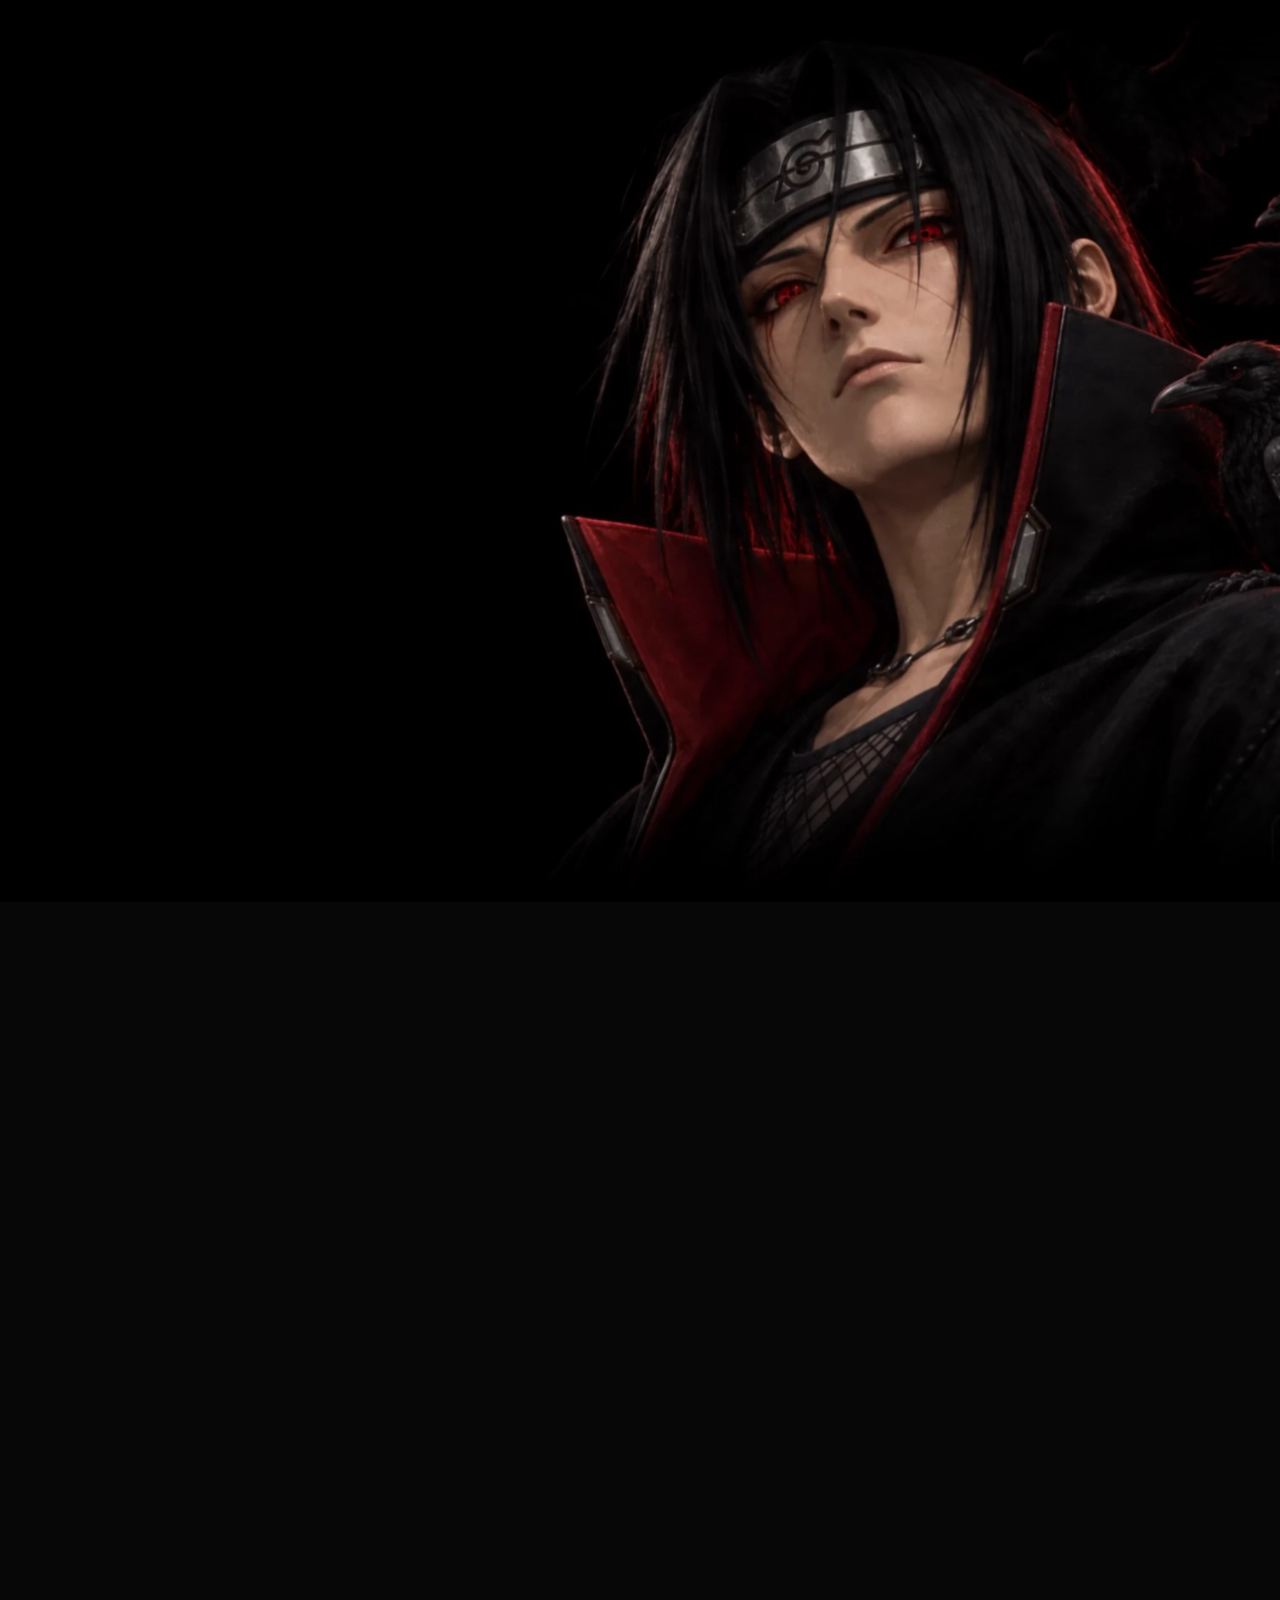
==== index.html @ 5a29a39d "Point portfolio GitHub link to CyberJJack" ====
<!doctype html>
<html lang="en">
<head>
  <meta charset="utf-8">
  <meta name="viewport" content="width=device-width, initial-scale=1">
  <meta name="theme-color" content="#070708">
  <meta name="description" content="Jack — a digital portfolio of p5.js experiments, TouchDesigner studies and creative computing.">
  <title>Jack — Digital Portfolio</title>
  <link rel="icon" href="./favicon.svg?v=seamless-line-1" type="image/svg+xml">
  <link rel="stylesheet" href="./styles.css?v=final-feathers-1">
  <script src="./projects.js?v=seamless-line-1" defer></script>
  <script src="./app.js?v=seamless-line-1" defer></script>
  <script src="./portfolio-media.js?v=seamless-line-1" defer></script>
  <script src="./raven-overlay.js?v=seamless-line-1" defer></script>
  <script src="./motion.js?v=seamless-line-1" defer></script>
</head>
<body>
  <a class="skip-link" href="#work">Skip to work</a>
  <div class="hero-media" aria-hidden="true">
    <img id="hero-poster" src="./hero-video-final.webp?v=seamless-line-1" width="1920" height="1080" alt="" fetchpriority="high">
    <video id="intro-character-video" muted playsinline preload="metadata" aria-hidden="true" hidden></video>
  </div>
  <div id="intro-overlay" class="intro-overlay" aria-label="Portfolio opening animation" aria-hidden="true" hidden>
    <canvas id="intro-canvas" aria-hidden="true"></canvas>
    <div class="intro-topline"><span>JACK</span><div class="intro-actions"><button id="pause-intro" type="button" aria-pressed="false">Pause</button><button id="skip-intro" type="button">Skip intro <span aria-hidden="true">↗</span></button></div></div>
    <div class="intro-bottomline"><span>DIGITAL PORTFOLIO</span><span>CODE / FORM / MOTION</span></div>
  </div>
  <header class="site-header">
    <a class="brand name-brand" href="#top" aria-label="Jack home"><span>Jack</span></a>
    <nav aria-label="Main navigation"><a href="#work" class="nav-work">Work <span>09</span></a><a href="#digital">TouchDesigner</a><a href="#about">About</a></nav>
    <a class="header-link" href="https://editor.p5js.org/jkan349/collections/qvees2nPr" target="_blank" rel="noopener noreferrer">p5.js collection <span aria-hidden="true">↗</span></a>
  </header>

  <main id="top">
    <section class="hero" aria-labelledby="hero-title">
      <div class="hero-shade" aria-hidden="true"></div>
      <div class="hero-grid" aria-hidden="true"></div>
      <div class="hero-identity" id="hero-motion-region">
        <div class="identity-frame" aria-hidden="true"><span>+</span><span>+</span><span>+</span><span>+</span></div>
        <canvas id="hero-motion" aria-hidden="true"></canvas>
        <div id="hero-wordmark" class="hero-wordmark"><span class="wordmark-text">Jack</span><img id="hero-wordmark-image" src="./jack-wordmark.webp?v=seamless-line-1" width="2172" height="724" alt="" aria-hidden="true" hidden></div>
        <div class="identity-caption" aria-hidden="true"><span class="status-dot"></span> CODE / FORM / MOTION <span>01 / ∞</span></div>
      </div>
      <div class="hero-copy">
        <div class="eyebrow"><span class="status-dot"></span> JACK KAN / CREATIVE COMPUTING</div>
        <h1 id="hero-title">Digital <em>Portfolio</em><span class="title-point">.</span></h1>
        <p>A space for experiments in code, interaction,<br class="desktop-break"> and digital form. Built one sketch at a time.</p>
        <a class="primary-button" href="#work">Explore the work <span aria-hidden="true">↘</span></a>
        <div class="hero-tags"><span>P5JS</span><i>/</i><span>TOUCHDESIGNER</span><i>/</i><span>MORE TO EXPLORE</span></div>
      </div>
      <div class="motion-controls"><button id="replay-intro" type="button" aria-label="Replay intro">↻ Replay intro</button><button id="toggle-motion" type="button" aria-pressed="false">Pause motion</button></div>
      <div class="hero-bottom"><span>CLASS PORTFOLIO <b>—</b> AN OPEN EXPLORATION</span><a href="#work">SCROLL TO DISCOVER <span aria-hidden="true">↓</span></a></div>
    </section>

    <section class="work section-shell" id="work" aria-labelledby="work-title">
      <svg class="feather-defs" width="0" height="0" aria-hidden="true" focusable="false"><defs><linearGradient id="feather-red" x1=".1" y1="1" x2=".85" y2="0"><stop stop-color="#39101c"/><stop offset=".52" stop-color="#9e2538"/><stop offset="1" stop-color="#e64654"/></linearGradient><symbol id="raven-feather" viewBox="0 0 80 180"><path d="M22 148C10 129 12 109 17 91L25 103 20 77C28 53 41 28 56 8C67 37 70 66 65 86L56 94 64 91C62 109 54 126 45 135L43 121 37 144 28 154Z" fill="url(#feather-red)" fill-opacity=".55"/><g fill="none" stroke-linecap="round"><path d="M18 173C26 146 38 92 56 8" stroke="#ed4b59" stroke-width="1.25"/><path d="M26 143 16 119M29 132 16 106M32 120 19 92M35 108 22 79M38 95 28 63M41 82 33 51M44 69 39 39M47 56 45 29M50 42 50 20M28 144 42 132M31 133 50 119M34 121 56 106M37 108 60 91M40 95 64 77M43 82 66 64M46 69 65 51M49 56 63 38M52 41 60 25" stroke="#e34153" stroke-width=".65" opacity=".76"/><path d="M20 168 27 145" stroke="#ff8c93" stroke-width=".65"/></g></symbol></defs></svg>
      <div class="section-heading"><div class="archive-title"><p class="section-kicker">01 / THE ARCHIVE</p><h2 id="work-title">Selected work<span class="accent">.</span></h2><svg class="section-feather feather--archive" aria-hidden="true" focusable="false"><use href="#raven-feather"/></svg></div><p class="section-description">Small experiments. New possibilities.<br>A collection of work from creative coding class.</p></div>
      <div class="archive-toolbar"><div class="filters" role="group" aria-label="Filter projects by medium"><button class="filter active" data-filter="p5js" aria-pressed="true">p5js <span>09</span></button><button class="filter" data-filter="touchdesigner" aria-pressed="false">TouchDesigner <span>00</span></button></div><span class="view-label" aria-hidden="true"><span>▦</span> GRID VIEW</span></div>
      <p class="sr-only" id="filter-status" role="status" aria-live="polite"></p>
      <div class="project-grid" id="project-grid"></div>
      <div class="empty-medium" id="empty-medium" hidden><div class="empty-symbol" aria-hidden="true">TD<span>+</span></div><div><p class="section-kicker">TOUCHDESIGNER / COMING SOON</p><h3>A new signal is on its way.</h3><p>Future TouchDesigner work will appear here.<br>For now, explore the p5js collection.</p><button class="text-button" id="show-p5js" type="button">Explore p5js <span aria-hidden="true">↗</span></button></div></div>
      <noscript><p class="noscript">Enable JavaScript for the interactive archive, or <a href="https://editor.p5js.org/jkan349/collections/qvees2nPr">view all nine works on p5.js ↗</a>.</p></noscript>
      <div class="archive-end"><span><span class="status-dot"></span> <span id="archive-count">09</span> EXPERIMENTS & COUNTING</span><a href="https://editor.p5js.org/jkan349/collections/qvees2nPr" target="_blank" rel="noopener noreferrer">View the original collection <span aria-hidden="true">↗</span></a></div>
    </section>

    <section class="digital section-shell" id="digital" aria-labelledby="digital-title"><div class="digital-signal" aria-hidden="true"><span>+</span><div class="signal-orbit"></div><b>TD</b><span>+</span></div><div class="digital-copy"><p class="section-kicker">02 / THE NEXT MEDIUM</p><h2 id="digital-title">TouchDesigner<span class="accent">.</span><br>A new signal.</h2><p>A space for future TouchDesigner experiments<br class="desktop-break"> in real-time visuals and digital motion.</p><span class="outlined-label"><span class="status-dot"></span> WORK TO BE ADDED</span></div><svg class="section-feather feather--digital" aria-hidden="true" focusable="false"><use href="#raven-feather"/></svg><span class="digital-index" aria-hidden="true">NEXT / 02</span></section>

    <section class="about section-shell" id="about" aria-labelledby="about-title"><div><p class="section-kicker">03 / THE PERSON BEHIND THE PIXELS</p><h2 id="about-title">Hi, I'm Jack<span class="accent">.</span><br>Making things move.</h2><div class="about-feather-detail" aria-hidden="true"><span></span><svg class="section-feather feather--about" focusable="false"><use href="#raven-feather"/></svg></div></div><div class="about-copy"><p>I’m exploring what happens when code becomes a creative medium. This portfolio brings together my class assignments, playful tests, and experiments in p5.js.</p><p>From portraits made with simple shapes to moving particles and three-dimensional studies, each sketch is another way to learn by making.</p><div class="about-links"><a href="https://github.com/CyberJJack" target="_blank" rel="noopener noreferrer">GitHub <span aria-hidden="true">↗</span></a><a href="https://editor.p5js.org/jkan349" target="_blank" rel="noopener noreferrer">p5.js <span aria-hidden="true">↗</span></a></div></div></section>
  </main>

  <footer class="site-footer"><a class="brand name-brand" href="#top" aria-label="Jack home"><span>Jack</span></a><p>JACK KAN <span>/</span> CODE. PLAY. REPEAT.</p><a href="#top">BACK TO TOP <span aria-hidden="true">↑</span></a></footer>

  <dialog id="project-dialog" aria-labelledby="detail-title"><div class="dialog-top"><span id="detail-index" class="section-kicker"></span><button id="close-dialog" class="icon-button" aria-label="Close project">✕</button></div><div class="detail-layout"><div class="detail-preview"><div id="preview-host"></div><div class="preview-bottom"><span><span class="status-dot"></span> LIVE P5.JS SKETCH</span><a id="detail-full" target="_blank" rel="noopener noreferrer">Open full size ↗</a></div></div><div class="detail-copy"><p class="section-kicker" id="detail-category"></p><h2 id="detail-title"></h2><p id="detail-description"></p><div class="instruction-box"><span>TRY IT</span><p id="detail-instructions"></p></div><dl><div><dt>MEDIUM</dt><dd>p5.js / JavaScript</dd></div><div><dt>COLLECTION</dt><dd>Coding Class1</dd></div><div><dt>ORIGINAL TITLE</dt><dd id="detail-original"></dd></div></dl><a id="detail-source" class="primary-button" target="_blank" rel="noopener noreferrer">View source code <span aria-hidden="true">↗</span></a><p class="preview-note">Running the original sketch with p5.js. Use “Open full size” for more space, or view its original source in the editor.</p></div></div><div class="dialog-bottom"><button id="previous-project">← Previous</button><span id="detail-position"></span><button id="next-project">Next →</button></div></dialog>
</body>
</html>
---- styles.css ----
@import url('https://fonts.googleapis.com/css2?family=Barlow+Condensed:wght@500;600;700;800&family=DM+Sans:wght@400;450;500;550;600;650;700&family=IBM+Plex+Mono:wght@400;500;600&display=swap');

:root{--bg:#070708;--panel:#151517;--panel-light:#202023;--ink:#f0eded;--muted:#aaa6a9;--accent:#ff3c4e;--accent-deep:#bc2333;--line:rgba(202,190,193,.18);--mono:'IBM Plex Mono',monospace;--sans:'DM Sans',Arial,sans-serif;--display:'Barlow Condensed','Arial Narrow',sans-serif;color-scheme:dark}
*{box-sizing:border-box}html{scroll-behavior:smooth;scroll-padding-top:92px}body{margin:0;background:var(--bg);color:var(--ink);font-family:var(--sans);font-size:15px;-webkit-font-smoothing:antialiased}button,a{-webkit-tap-highlight-color:transparent}a{color:inherit;text-decoration:none}button{font:inherit;color:inherit;cursor:pointer}button:focus-visible,a:focus-visible{outline:2px solid var(--accent);outline-offset:5px}button{border:0}::selection{background:var(--accent);color:#120507}.accent{color:var(--accent)}.sr-only{position:absolute;width:1px;height:1px;overflow:hidden;clip-path:inset(50%);white-space:nowrap}.skip-link{position:fixed;top:-70px;left:20px;padding:14px;background:var(--accent);color:#120507;z-index:100}.skip-link:focus{top:12px}
.site-header{height:84px;padding:0 5.7%;display:flex;align-items:center;justify-content:space-between;gap:20px;border-bottom:1px solid var(--line);position:relative;z-index:2;background:#0b0b0d}.brand{display:flex;align-items:center;gap:12px;font-weight:750;font-size:23px;letter-spacing:-.8px}.brand-icon{width:32px;height:32px;border:1px solid var(--accent);display:grid;place-items:center;color:var(--accent);font-size:22px;font-weight:450;transform:skew(-6deg)}.brand sup{font-size:9px;vertical-align:top;margin:3px 0 0 5px;display:inline-block;color:var(--muted)}.site-header nav{display:flex;gap:38px;font-size:13px;align-items:center}.site-header nav a{position:relative;color:#c6bfc1;transition:color .2s}.site-header nav a:hover{color:var(--accent)}.site-header nav .nav-work{color:var(--ink)}.nav-work:before{content:'';position:absolute;width:4px;height:4px;background:var(--accent);left:-11px;top:7px}.site-header nav span{font:9px var(--mono);margin-left:5px;color:var(--accent)}.header-link{font:11px var(--mono);display:flex;gap:21px;align-items:center;color:#c5bfc2}.header-link>span{color:var(--accent);font-size:22px}
.hero{min-height:680px;position:relative;isolation:isolate;border-bottom:1px solid var(--line);overflow:hidden;display:flex;align-items:center}.hero-grid{position:absolute;inset:0;z-index:-2;background-image:linear-gradient(var(--line) 1px,transparent 1px),linear-gradient(90deg,var(--line) 1px,transparent 1px);background-size:74px 74px;opacity:.16;mask-image:linear-gradient(90deg,#000,transparent 77%)}.hero-art{position:absolute;width:59%;height:100%;right:0;top:0;z-index:-1}.hero-art:after{content:'';position:absolute;inset:0;background:linear-gradient(90deg,var(--bg),transparent 25%),linear-gradient(0deg,var(--bg),transparent 16%);pointer-events:none}.hero-art img{width:100%;height:100%;object-fit:cover;object-position:50% 49%;opacity:.92}.art-cross{font:22px var(--mono);position:absolute;color:#aaa0a3;z-index:1}.cross-a{left:15%;top:14%}.cross-b{right:10%;bottom:19%}.art-caption{position:absolute;bottom:104px;left:20%;right:8%;z-index:2;display:flex;align-items:center;gap:7px;font:9px var(--mono);letter-spacing:1px;color:#c2b9bc}.art-caption>span:last-child{margin-left:auto;white-space:nowrap;color:#a79a9e}.hero-copy{padding:60px 0 106px 7.5%;width:64%}.eyebrow{font:10px var(--mono);letter-spacing:1.3px;display:flex;align-items:center;gap:10px;color:#cec5c7}.status-dot{display:inline-block;width:5px;height:5px;border-radius:50%;background:var(--accent);box-shadow:0 0 10px #ff3c4e55;vertical-align:middle;flex-shrink:0}h1{font-family:var(--display);font-size:clamp(72px,7.55vw,116px);font-weight:600;letter-spacing:-1.8px;line-height:.97;margin:33px 0 23px;text-transform:uppercase}h1 em{font-style:normal;color:var(--accent)}.title-point{color:var(--accent);font-family:var(--mono);font-size:.65em;font-weight:400;letter-spacing:-.12em;display:inline-block;transform:translateY(-7px)}.hero-copy>p{font-size:14px;color:#b6adb0;line-height:1.8;margin-bottom:31px}.primary-button{display:inline-flex;align-items:center;justify-content:space-between;gap:40px;background:var(--accent);color:#16070a;font-size:12px;font-weight:650;padding:16px 19px;min-height:49px;transition:background .2s,transform .2s}.primary-button:hover{background:#ff7080;transform:translateY(-2px)}.primary-button>span{font-size:19px;font-weight:400}.hero-tags{margin-top:35px;display:flex;gap:12px;align-items:center;font:8px var(--mono);letter-spacing:.65px;color:#aaa0a3}.hero-tags i{color:#625054;font-style:normal}.hero-bottom{position:absolute;bottom:0;left:5.7%;right:5.7%;height:66px;display:flex;align-items:center;justify-content:space-between;border-top:1px solid var(--line);font:8px var(--mono);letter-spacing:1px;color:#a29599}.hero-bottom b{color:var(--accent);margin:0 9px;font-weight:400}.hero-bottom a{display:flex;gap:18px;align-items:center}.hero-bottom a span{font-size:19px;color:var(--accent)}
.section-shell{padding-left:7.5%;padding-right:7.5%;max-width:1800px;margin:0 auto}.work{padding-top:83px;padding-bottom:68px}.section-heading{display:flex;align-items:flex-end;justify-content:space-between;gap:30px;margin-bottom:37px}.section-kicker{font:9px var(--mono);letter-spacing:1.1px;color:#ada0a5;margin:0 0 15px}h2{font-family:var(--display);font-weight:500;font-size:51px;letter-spacing:-.5px;line-height:1.05;margin:0}.section-description{font-size:12px;line-height:1.8;color:#afa4a8;margin:0 0 4px}.archive-toolbar{padding:0 0 20px;border-bottom:1px solid var(--line);display:flex;justify-content:space-between;align-items:center;gap:15px;margin-bottom:28px}.filters{display:flex;gap:6px;flex-wrap:wrap}.filter{background:none;color:#b2a5aa;font-size:11px;padding:10px 13px;min-height:37px;transition:color .2s,background .2s;white-space:nowrap}.filter span{font:8px var(--mono);margin-left:6px;color:#a18a93}.filter.active{background:#2b191e;color:var(--accent);box-shadow:inset 0 0 0 1px #73414c}.filter.active span{color:var(--accent)}.filter:hover{color:var(--accent)}.view-label{font:8px var(--mono);letter-spacing:.8px;color:#a18e95;white-space:nowrap}.view-label span{color:var(--accent);font-size:17px;margin-right:9px}.project-grid{display:grid;grid-template-columns:repeat(3,minmax(0,1fr));gap:29px 23px}.project-card{position:relative;min-width:0;animation:card-in .4s both}.project-button{width:100%;text-align:left;padding:0;background:none;display:block}.project-cover{height:auto;aspect-ratio:1.38;overflow:hidden;position:relative;background:#121214;border:1px solid #393438;transition:border-color .25s}.project-cover canvas,.project-cover img{height:100%;width:100%;display:block;object-fit:cover;transition:transform .25s var(--ease-out)}.project-cover:after{content:'';position:absolute;inset:0;box-shadow:inset 0 0 45px #0002;pointer-events:none}.cover-id{position:absolute;top:13px;left:14px;font:8px var(--mono);letter-spacing:1px;color:#dbd2d6;background:#0b090bb8;padding:6px 7px;z-index:1}.cover-note{position:absolute;bottom:12px;left:13px;font:7px var(--mono);letter-spacing:.8px;padding:6px 7px;color:#eee5e8;background:#110c0ed9}.cover-arrow{position:absolute;bottom:12px;right:12px;background:#20151bd9;color:var(--accent);width:31px;height:31px;display:grid;place-items:center;font-size:19px;border:1px solid #ee88964d;opacity:0;transform:translateY(5px);transition:opacity .2s,transform .2s}.project-button:hover .project-cover,.project-button:focus-visible .project-cover{border-color:var(--accent)}.project-button:hover canvas,.project-button:hover img{transform:scale(1.025)}.project-button:hover .cover-arrow,.project-button:focus-visible .cover-arrow{opacity:1;transform:none}.project-meta{display:flex;justify-content:space-between;gap:12px;align-items:center;padding-top:15px}.project-meta h3{font-size:15px;font-weight:500;margin:0;letter-spacing:-.3px}.project-meta>span{font-size:19px;color:#a78c97}.project-type{font:8px var(--mono);color:#afa1a7;letter-spacing:.85px;margin:8px 0 0}.archive-end{margin-top:39px;border-top:1px solid var(--line);padding-top:20px;display:flex;align-items:center;justify-content:space-between;gap:15px;font:8px var(--mono);letter-spacing:.6px;color:#afa2a8}.archive-end .status-dot{margin-right:6px}.archive-end a{color:#cabcc1}.archive-end a span{font-size:15px;color:var(--accent);margin-left:10px}.noscript{line-height:1.8;padding:30px;border:1px solid var(--line)}.noscript a{color:var(--accent)}
.digital{position:relative;background:linear-gradient(105deg,#191517,#100e10);border-top:1px solid var(--line);border-bottom:1px solid var(--line);display:flex;align-items:center;gap:65px;min-height:355px;overflow:hidden}.digital-signal{position:relative;width:32%;height:260px;flex-shrink:0;display:grid;place-items:center}.digital-signal:after,.digital-signal:before{content:'';position:absolute;width:210px;height:1px;background:#c4a6b218;top:50%}.digital-signal:after{transform:rotate(90deg)}.digital-signal b{font:100px var(--display);font-weight:500;color:#403138;text-shadow:0 0 30px #ff3c4e1a;z-index:1}.signal-orbit{width:170px;height:170px;position:absolute;border:1px solid #a45b707a;border-radius:50%;box-shadow:0 0 0 26px #85515f13,0 0 0 27px #8a52623b}.signal-orbit:before{content:'';position:absolute;left:15px;top:22px;width:8px;height:8px;background:var(--accent);box-shadow:0 0 20px #ff3c4e88;transform:rotate(35deg)}.digital-signal>span{position:absolute;font:16px var(--mono);color:#8a626e;left:5%;top:15%}.digital-signal>span:last-child{left:auto;top:auto;right:5%;bottom:15%}.digital h2{font-size:44px;line-height:1.05}.digital-copy>p:not(.section-kicker){font-size:12px;color:#b0a0a7;line-height:1.8;margin:19px 0 23px}.outlined-label{border:1px solid #62474f;padding:9px 11px;font:8px var(--mono);letter-spacing:1px;color:#c4b4bb;display:inline-flex;gap:9px;align-items:center}.outlined-label .status-dot{width:4px;height:4px}.digital-index{position:absolute;right:4%;top:26px;font:8px var(--mono);color:#967783;writing-mode:vertical-rl;letter-spacing:1px}.about{display:grid;grid-template-columns:1fr 1fr;gap:80px;padding-top:85px;padding-bottom:85px}.about h2{font-size:44px;line-height:1.12}.about-copy{padding-top:23px}.about-copy>p{color:#b6adb2;font-size:13px;line-height:1.9;margin:0 0 14px;max-width:460px}.about-links{display:flex;gap:28px;margin-top:26px}.about-links a{font:11px var(--mono);border-bottom:1px solid #745561;padding-bottom:9px}.about-links span{color:var(--accent);margin-left:25px}.site-footer{border-top:1px solid var(--line);height:112px;display:flex;align-items:center;justify-content:space-between;padding:0 5.7%;gap:20px}.site-footer .brand{font-size:17px}.site-footer .brand-icon{width:26px;height:26px;font-size:18px}.site-footer p,.site-footer>a:last-child{font:8px var(--mono);letter-spacing:.8px;color:#a999a1}.site-footer p span{color:#8b6878;margin:0 16px}.site-footer>a:last-child span{font-size:17px;margin-left:15px;color:var(--accent)}
dialog{background:#121012;color:var(--ink);border:1px solid #75636b;padding:0;width:min(1180px,94vw);max-height:92dvh;overflow:auto;box-shadow:0 30px 130px #000b}dialog::backdrop{background:#040306dc;backdrop-filter:blur(10px)}.dialog-top{display:flex;justify-content:space-between;align-items:center;padding:14px 21px;border-bottom:1px solid var(--line)}.dialog-top .section-kicker{margin:0}.icon-button{background:#2c1b23;color:var(--accent);width:36px;height:36px;font-size:16px}.detail-layout{display:grid;grid-template-columns:minmax(0,1.4fr) minmax(280px,1fr)}.detail-preview{min-width:0;background:#0b090b;border-right:1px solid var(--line);display:flex;flex-direction:column}#preview-host{height:540px;position:relative;flex:1;min-height:440px}#preview-host iframe{border:0;width:100%;height:100%;position:absolute;inset:0;background:#fff}.preview-bottom{padding:15px 16px;font:9px var(--mono);display:flex;justify-content:space-between;gap:12px;color:#bcaab3;border-top:1px solid var(--line)}.preview-bottom .status-dot{margin-right:6px}.preview-bottom a{color:var(--accent)}.detail-copy{padding:35px 30px}.detail-copy h2{font-size:43px;margin:0 0 22px}.detail-copy>p{font-size:13px;color:#c2b6bd;line-height:1.8}.instruction-box{margin:25px 0;background:#271b22;padding:16px;border-left:2px solid var(--accent)}.instruction-box>span{font:8px var(--mono);color:var(--accent);letter-spacing:1px}.instruction-box p{font-size:12px;color:#cebac5;line-height:1.7;margin:9px 0 0}dl{margin:23px 0}dl>div{display:grid;grid-template-columns:94px 1fr;padding:10px 0;border-bottom:1px solid var(--line);gap:12px}dt{font:8px var(--mono);color:#b8a3af;line-height:1.7}dd{margin:0;font-size:11px;color:#d6c9d0;line-height:1.5}.detail-copy .primary-button{width:100%;margin-top:2px}.detail-copy .preview-note{font-size:10px;line-height:1.7;color:#a894a0;margin-top:15px}.dialog-bottom{display:flex;align-items:center;justify-content:space-between;padding:13px 21px;border-top:1px solid var(--line)}.dialog-bottom button{background:none;font:11px var(--mono);padding:9px;color:var(--accent)}.dialog-bottom span{font:9px var(--mono);color:#b49eac}.dialog-open{overflow:hidden}
@keyframes card-in{from{opacity:0;transform:translateY(8px)}to{opacity:1;transform:none}}
@media(min-width:1600px){.hero{min-height:800px}.hero-copy{padding-left:10%}.hero-art{width:57%}.hero-copy>p{font-size:16px}.hero-tags{font-size:10px}.eyebrow{font-size:12px}}
@media(max-width:1050px){.hero{min-height:610px}.hero-copy{padding-left:6%;width:70%}.hero-art{width:65%;right:-9%}.hero-art:after{background:linear-gradient(90deg,var(--bg),transparent 40%),linear-gradient(0deg,var(--bg),transparent 20%)}.hero-tags{gap:8px;font-size:7px}.art-caption{left:36%;font-size:7px}.section-shell{padding-left:6%;padding-right:6%}.project-grid{gap:26px 17px}.project-meta h3{font-size:13px}.filter{padding:9px 10px;font-size:10px}.view-label{display:none}.digital{gap:35px}.digital h2,.about h2{font-size:38px}.about{gap:40px}.detail-layout{grid-template-columns:minmax(0,1.2fr) minmax(280px,1fr)}}
@media(max-width:700px){html{scroll-padding-top:25px}.site-header{height:70px;padding:0 6%}.brand{font-size:21px}.brand-icon{width:29px;height:29px}.site-header nav{gap:21px;font-size:12px}.site-header nav span{display:none}.header-link{display:none}.hero{min-height:805px;align-items:flex-start}.hero-copy{padding:49px 6% 0;width:100%}.eyebrow{font-size:8px;letter-spacing:1px}h1{font-size:79px;margin-top:28px;line-height:.96;letter-spacing:-1.3px}.hero-copy>p{font-size:12px;line-height:1.8;margin:19px 0 24px;max-width:320px}.primary-button{padding:13px 17px;min-height:46px;font-size:11px;gap:35px}.hero-tags{display:none}.hero-art{width:81%;height:420px;top:365px;right:-1%}.hero-art img{object-fit:contain}.hero-art:after{background:linear-gradient(0deg,var(--bg),transparent 19%),linear-gradient(180deg,var(--bg),transparent 14%)}.art-caption{bottom:49px;left:8%;right:10%;font-size:6px}.cross-a{left:6%;top:23%}.cross-b{right:10%;bottom:26%;font-size:17px}.hero-bottom{left:6%;right:6%;height:53px;font-size:6px;letter-spacing:.5px}.hero-bottom b{margin:0 3px}.hero-bottom a{gap:7px}.hero-bottom a span{font-size:15px}.work{padding-top:53px;padding-bottom:43px}.section-heading{display:block;margin-bottom:24px}.section-kicker{font-size:8px;letter-spacing:1px;margin-bottom:12px}h2{font-size:42px}.section-description{font-size:11px;line-height:1.7;margin-top:16px}.archive-toolbar{margin-bottom:22px;padding-bottom:16px}.filters{gap:3px}.filter{font-size:10px;padding:9px 10px}.filter span{font-size:7px;margin-left:3px}.project-grid{grid-template-columns:repeat(2,minmax(0,1fr));gap:25px 13px}.project-cover{aspect-ratio:1.05}.cover-id{font-size:6px;padding:4px;top:8px;left:7px}.cover-note{font-size:5px;padding:5px;bottom:8px;left:7px}.cover-arrow{display:none}.project-meta{padding-top:11px;gap:5px}.project-meta h3{font-size:12px;line-height:1.4}.project-meta>span{font-size:15px}.project-type{font-size:6px;letter-spacing:.4px;margin-top:5px;line-height:1.6}.archive-end{margin-top:26px;padding-top:17px;font-size:6px;gap:12px;align-items:flex-start;line-height:1.8}.archive-end a{text-align:right}.archive-end a span{font-size:10px;margin-left:4px}.digital{min-height:335px;gap:0;padding-top:37px;padding-bottom:37px}.digital-signal{width:22%;height:220px;position:absolute;right:-13%;opacity:.45}.digital-signal b{font-size:80px}.signal-orbit{width:130px;height:130px}.digital-copy{position:relative;z-index:1}.digital h2{font-size:37px}.digital-copy>p:not(.section-kicker){font-size:11px;max-width:260px;margin:18px 0 20px}.digital-index{right:5%;font-size:6px}.about{display:block;padding-top:48px;padding-bottom:48px}.about h2{font-size:36px}.about-copy{padding-top:23px}.about-copy>p{font-size:12px}.about-links{margin-top:24px}.about-links a{font-size:10px}.site-footer{height:98px;flex-wrap:wrap;padding:21px 6%;gap:15px}.site-footer .brand{font-size:16px}.site-footer p{order:3;margin:0;width:100%;font-size:6px}.site-footer p span{margin:0 8px}.site-footer>a:last-child{font-size:7px}.site-footer .brand-icon{width:22px;height:22px;font-size:16px}.detail-layout{display:flex;flex-direction:column}.detail-preview{border-right:0}#preview-host{height:390px;min-height:390px;flex:none}.detail-copy{padding:25px 21px}.detail-copy h2{font-size:36px}.preview-bottom{font-size:7px;padding:13px 12px}.dialog-top{padding:11px 14px}.dialog-bottom{padding:10px 12px}.dialog-bottom button{font-size:10px}.dialog-bottom span{font-size:8px}.desktop-break{display:none}}
@media(max-width:700px){h1{font-size:clamp(55px,16vw,67px)}.title-point{display:none}.hero{min-height:765px}.hero-art{top:326px;height:420px}.hero-copy{padding-top:49px}}
@media(max-width:360px){.site-header nav{gap:15px}.hero{min-height:750px}.hero-art{top:350px;height:380px}.project-grid{grid-template-columns:1fr}.project-cover{aspect-ratio:1.38}.project-meta h3{font-size:15px}.project-type{font-size:8px}.cover-id{font-size:8px}.filter{padding:8px}}
@media(prefers-reduced-motion:reduce){html{scroll-behavior:auto}*,*:before,*:after{animation:none!important;transition:none!important}}

/* Jack / Raven — typographic identity and original motion surfaces. */
:root{--ease-out:cubic-bezier(0.23,1,0.32,1);--ease-in-out:cubic-bezier(0.77,0,0.175,1)}
[hidden]{display:none!important}
.name-brand{letter-spacing:-1.3px;font-size:31px;line-height:.92;font-weight:600;min-width:88px}
.name-brand>span{display:block}
.name-brand small{display:block;font:9px var(--mono);color:var(--accent);letter-spacing:3px;line-height:1.4;margin:7px 0 0 2px}
.site-header nav{gap:30px}
.hero{min-height:680px;background:radial-gradient(ellipse at 73% 44%,#28101888,transparent 60%)}
.hero-copy{width:51%;position:relative;z-index:2;padding-bottom:108px;pointer-events:none}
.hero-copy a{pointer-events:auto}
.hero h1{font-size:clamp(86px,8.1vw,124px);font-weight:500;line-height:.95;text-transform:none;letter-spacing:-1.5px;margin-top:30px}
.hero .title-point{font:inherit;letter-spacing:0;transform:none;color:var(--ink)}
.hero-identity{position:absolute;z-index:1;right:4%;top:0;width:49%;height:100%;overflow:hidden;isolation:isolate}
#hero-motion{width:100%;height:100%;display:block;position:absolute;inset:0;pointer-events:none;z-index:-1}
.hero-wordmark{position:absolute;left:50%;top:45%;transform:translate(-50%,-50%);font-family:var(--sans);font-weight:500;line-height:.9;font-size:clamp(145px,19.4vw,292px);letter-spacing:-.085em;user-select:text;white-space:nowrap}
.hero-wordmark>span{display:block;background:linear-gradient(145deg,#faf2f2 20%,#cfc2c7 57%,#a57883);background-clip:text;-webkit-background-clip:text;color:#e6d7dc;-webkit-text-fill-color:transparent;text-shadow:0 15px 70px #ff3c4e0a}
.hero-wordmark small{display:block;text-align:right;font:400 19px var(--mono);letter-spacing:7px;color:var(--accent);margin:24px 4px 0 0}
.identity-frame{position:absolute;inset:15% 9% 22%;pointer-events:none;border-top:1px solid #d6c3cb12;border-bottom:1px solid #d6c3cb12}
.identity-frame>span{position:absolute;font:18px var(--mono);color:#bd889b66;line-height:1}.identity-frame>span:nth-child(1){left:0;top:-9px}.identity-frame>span:nth-child(2){right:0;top:-9px}.identity-frame>span:nth-child(3){left:0;bottom:-9px}.identity-frame>span:nth-child(4){right:0;bottom:-9px}
.identity-caption{position:absolute;left:13%;right:12%;bottom:121px;display:flex;align-items:center;gap:8px;font:8px var(--mono);letter-spacing:.75px;color:#ac8f9c;white-space:nowrap}.identity-caption>span:last-child{margin-left:auto;color:#9c7789}
.motion-controls{position:absolute;z-index:3;right:7.5%;bottom:88px;display:flex;gap:18px;align-items:center}.motion-controls button{background:none;font:9px var(--mono);color:#b99eac;padding:8px 0;min-height:30px;border-bottom:1px solid #9f748755;transition:color .16s ease}.motion-controls button:hover{color:var(--accent)}.motion-controls button:disabled{opacity:.5;cursor:default}
.intro-overlay{position:fixed;inset:0;z-index:80;background:#070708;opacity:1;isolation:isolate}.intro-overlay.is-active{animation:intro-safety 4s step-end forwards}.intro-overlay canvas{display:block;width:100%;height:100%;position:absolute;inset:0}.intro-topline,.intro-bottomline{position:absolute;left:5.7%;right:5.7%;display:flex;align-items:center;justify-content:space-between;font:9px var(--mono);letter-spacing:1.6px;color:#bea7b5;gap:18px}.intro-topline{top:32px}.intro-bottomline{bottom:31px;padding-top:18px;border-top:1px solid #d29cac2b}.intro-topline>span{color:var(--accent)}#skip-intro{background:#26131daa;padding:10px 13px;border:1px solid #b9799066;color:#dac0cd;font:10px var(--mono);min-height:38px}#skip-intro span{margin-left:15px;color:var(--accent)}
@keyframes intro-safety{to{visibility:hidden;pointer-events:none}}
.project-card{animation:none}
.empty-medium{min-height:340px;display:flex;align-items:center;gap:50px;padding:40px 6%;background:linear-gradient(120deg,#1c151a,#100d11);border:1px solid #50333f;position:relative;overflow:hidden}
.empty-symbol{font:500 92px var(--display);color:#593c49;border:1px solid #8d5a7055;width:170px;height:170px;display:grid;place-items:center;position:relative;flex-shrink:0}.empty-symbol>span{position:absolute;font:20px var(--mono);right:-7px;top:-15px;color:var(--accent)}.empty-medium h3{font-family:var(--display);font-size:37px;font-weight:500;margin:0 0 17px}.empty-medium p:not(.section-kicker){font-size:12px;color:#b9a1ae;line-height:1.8;margin:0 0 19px}.text-button{background:none;color:var(--accent);font:11px var(--mono);padding:9px 0;min-height:37px;border-bottom:1px solid #b5758d}.text-button span{margin-left:22px}
.digital-signal b{font-size:75px;letter-spacing:-4px}.site-footer .name-brand{font-size:25px}.site-footer .name-brand small{font-size:8px;margin-top:5px}
.primary-button:hover{transform:none}.project-button:hover canvas,.project-button:hover img{transform:none}
@media(hover:hover) and (pointer:fine){.primary-button:hover{transform:translateY(-2px)}.project-button:hover canvas,.project-button:hover img{transform:scale(1.025)}}
@media(min-width:1600px){.hero{min-height:780px}.hero-identity{right:5%;width:48%}.hero-copy{padding-left:10%}.hero h1{font-size:130px}}
@media(max-width:1050px){.hero-copy{width:53%;padding-left:6%}.hero h1{font-size:clamp(76px,8.4vw,100px)}.hero-identity{right:1%;width:48%}.hero-wordmark{font-size:20vw}.hero-wordmark small{font-size:15px;letter-spacing:6px}.identity-caption{font-size:6px;left:9%;right:9%;bottom:127px}.motion-controls{right:6%}.site-header nav{gap:23px}}
@media(max-width:700px){.name-brand{font-size:26px;min-width:65px}.name-brand small{font-size:7px;margin-top:5px}.site-header nav{gap:19px;font-size:10px}.hero{min-height:800px;align-items:flex-start}.hero-copy{width:100%;padding:46px 6% 0}.hero h1{font-size:78px;line-height:.96;letter-spacing:-1px;margin:26px 0 20px}.hero .title-point{display:inline}.hero-copy>p{font-size:12px;max-width:310px;margin-bottom:23px}.hero-identity{right:3%;top:355px;width:94%;height:385px}.hero-wordmark{font-size:160px;top:46%;letter-spacing:-.085em}.hero-wordmark small{font-size:14px;letter-spacing:6px;margin-top:18px}.identity-frame{inset:14% 10% 17%}.identity-caption{bottom:20px;left:12%;right:12%;font-size:6px}.motion-controls{right:6%;bottom:65px;gap:20px}.motion-controls button{font-size:8px;min-height:28px;padding:6px 0}.hero-bottom{height:49px}.filters{gap:8px}.filter{font-size:12px;padding:11px 15px}.filter span{font-size:8px;margin-left:8px}.empty-medium{min-height:340px;padding:28px 22px;gap:25px;flex-direction:column;align-items:flex-start}.empty-symbol{font-size:43px;width:75px;height:70px}.empty-symbol>span{font-size:13px;top:-8px;right:-5px}.empty-medium h3{font-size:31px}.empty-medium p:not(.section-kicker){font-size:11px}.intro-topline,.intro-bottomline{left:6%;right:6%;font-size:7px;letter-spacing:1px}.intro-topline{top:23px}.intro-bottomline{bottom:24px}#skip-intro{font-size:9px}.digital h2{font-size:37px}.site-footer .name-brand{font-size:22px}.site-footer .name-brand small{font-size:7px}.site-footer{height:110px}}
@media(max-width:360px){.site-header nav{gap:13px;font-size:9px}.hero{min-height:770px}.hero h1{font-size:70px}.hero-identity{top:345px;height:360px}.hero-wordmark{font-size:143px}.identity-caption{font-size:5px;left:10%;right:10%}.intro-bottomline{font-size:6px}}
@media(prefers-reduced-motion:reduce){.intro-overlay{display:none!important}.hero-wordmark{transform:translate(-50%,-50%)}.primary-button:hover,.project-button:hover canvas,.project-button:hover img{transform:none}.motion-controls #replay-intro{opacity:.5}}
@media(max-width:700px){.identity-caption{bottom:62px}}

/* Raven edition: a quiet black stage, machined silver type, crimson controls. */
.hero{min-height:760px;display:block;background:#050506}
.hero-media{position:absolute;inset:0;z-index:-3;overflow:hidden;background:radial-gradient(ellipse at 78% 52%,#271115 0,transparent 58%),#050506}
.hero-media img,.hero-media video{width:100%;height:100%;position:absolute;inset:0;object-fit:cover;object-position:50% 50%;display:block}
.hero-media video{opacity:0;transition:opacity .25s var(--ease-out)}
.hero-media video.is-playing{opacity:1}
.hero-shade{position:absolute;inset:0;z-index:-2;pointer-events:none;background:linear-gradient(90deg,#050506f5 0%,#050506e6 28%,#05050692 47%,#05050614 70%),linear-gradient(0deg,#050506 0%,#05050614 22%,transparent 65%)}
.hero-grid{z-index:-1;opacity:.1;mask-image:linear-gradient(90deg,#000,transparent 58%);background-size:92px 92px}
.site-header{background:#0a090bed;border-bottom-color:#c6b5bc2b}
.name-brand{min-width:82px;letter-spacing:-1.4px}
.name-brand>span{font-weight:600}
.hero-identity{left:7.5%;right:auto;top:53px;width:43%;height:280px;z-index:1;overflow:visible}
#hero-motion{z-index:-1}
.hero-wordmark{left:0;top:48%;transform:translateY(-50%);font-size:clamp(154px,14.2vw,216px);letter-spacing:-.085em;font-weight:550;line-height:.86}
.hero-wordmark>span{background:linear-gradient(148deg,#fff6f3 7%,#e6e0e1 35%,#a7a1a4 66%,#676166 100%);background-clip:text;-webkit-background-clip:text;color:#e3dcdf;-webkit-text-fill-color:transparent;filter:drop-shadow(0 1px 0 #ffffff44) drop-shadow(0 10px 32px #000b)}
.hero-wordmark img{display:block;width:100%;height:auto;max-width:480px}
.identity-frame{inset:12% 4% 18% 0;border-color:#e4c4ce16}
.identity-frame>span{color:#b48f9b88;font-size:14px}
.identity-caption{left:0;right:5%;bottom:8px;font-size:8px;letter-spacing:1.1px;color:#baa4ac}
.identity-caption>span:last-child{color:#8b737c}
.hero-copy{width:53%;padding:344px 0 120px 7.5%;z-index:2}
.eyebrow{font-size:9px;letter-spacing:1.45px;color:#bdaeb4}
.hero h1{font-size:clamp(43px,4.2vw,62px);font-weight:500;letter-spacing:-.65px;line-height:1.04;margin:17px 0 19px;white-space:nowrap}
.hero h1 em{color:var(--ink)}
.hero .title-point{color:var(--accent)}
.hero-copy>p{font-size:13px;line-height:1.85;color:#b9adb3;margin:0 0 26px}
.hero-tags{font-size:7px;letter-spacing:.8px;margin-top:28px;color:#a5969d}
.hero-tags i{color:#76515d}
.primary-button{background:#ff3c4e;color:#180609;border:1px solid #ff7a8666;box-shadow:inset 0 1px 0 #ffc3cc2b;transition:background .16s ease,transform .16s var(--ease-out)}
.hero .primary-button{min-width:197px}
.hero-bottom{border-color:#c4b4bc29;color:#a18f99;height:64px}
.motion-controls{right:7.5%;bottom:88px;gap:19px}
.motion-controls button{font-size:9px;color:#c3adb8;border-color:#d6b9c44d;text-shadow:0 1px 12px #000}
.intro-overlay{background:#050506}
.intro-topline,.intro-bottomline{color:#c2a7b3}
#skip-intro{background:#1d1119df;color:#dfc7d1;border-color:#98627380}
.work{position:relative;background:#0a090b}
.filter.active{background:#2b171d;box-shadow:inset 0 0 0 1px #8c4554;color:var(--accent)}
.project-cover{background:#111013;border-color:#41373e}
.cover-id,.cover-note{backdrop-filter:blur(9px)}
.digital{background:linear-gradient(112deg,#191416,#0d0b0e)}
.digital-signal b{color:#4a303a;text-shadow:0 0 30px #ff3c4e12}
.signal-orbit{border-color:#94536566;box-shadow:0 0 0 26px #8b495510,0 0 0 27px #8955622e}
.empty-medium{background:linear-gradient(120deg,#1d1419,#0d0b0f);border-color:#50313d}
.empty-symbol{color:#64414e;border-color:#a76c8155}
.site-footer{background:#0b090c}
/* Content is visible without JavaScript. The entrance runs only after the intro. */
.intro-complete .site-header{animation:ui-arrive .26s var(--ease-out) both}
.intro-complete .hero-copy>.eyebrow{animation:ui-arrive .26s var(--ease-out) .05s both}
.intro-complete .hero-copy>h1{animation:ui-arrive .26s var(--ease-out) .1s both}
.intro-complete .hero-copy>p{animation:ui-arrive .26s var(--ease-out) .15s both}
.intro-complete .hero-copy>.primary-button{animation:ui-arrive .26s var(--ease-out) .2s both}
.intro-complete .hero-copy>.hero-tags,.intro-complete .hero-bottom,.intro-complete .motion-controls{animation:ui-arrive .26s var(--ease-out) .25s both}
@keyframes ui-arrive{from{opacity:0;transform:translateY(12px)}to{opacity:1;transform:none}}
@media(min-width:1600px){.hero{min-height:810px}.hero-identity{left:10%;top:68px;width:40%;height:300px}.hero-copy{padding-left:10%;padding-top:380px}.hero h1{font-size:65px}.hero-wordmark{font-size:230px}}
@media(max-width:1050px) and (min-width:701px){.hero{min-height:720px}.hero-identity{left:6%;width:44%;top:56px;height:250px}.hero-wordmark{font-size:clamp(130px,15.2vw,160px)}.hero-copy{width:57%;padding-left:6%;padding-top:320px}.hero h1{font-size:46px}.hero-copy>p{font-size:12px}.identity-caption{font-size:7px;right:0}.motion-controls{right:6%}.hero-shade{background:linear-gradient(90deg,#050506f5,#050506dc 34%,#0505064d 67%,transparent),linear-gradient(0deg,#050506,transparent 28%)}}
@media(max-width:700px){
  .site-header{height:72px}.name-brand{min-width:60px;font-size:28px}.site-header nav{font-size:10px;gap:19px}
  .hero{min-height:830px}
  .hero-media{top:180px;height:650px}
  .hero-media img,.hero-media video{object-position:70% 50%}
  .hero-shade{background:linear-gradient(90deg,#050506df,#0505068c 54%,#05050608),linear-gradient(180deg,#050506 5%,#05050670 41%,#05050608 65%,#050506 96%)}
  .hero-grid{background-size:70px 70px;mask-image:linear-gradient(180deg,#000,transparent 53%)}
  .hero-identity{left:6%;right:auto;top:42px;width:88%;height:190px}
  .hero-wordmark{left:0;top:48%;font-size:140px;transform:translateY(-50%)}
  .identity-frame{inset:4% 0 4%;border-color:#e4c4ce16}
  .identity-caption{left:0;right:0;bottom:0;font-size:6px;letter-spacing:.8px}
  .hero-copy{width:100%;padding:267px 6% 120px}
  .eyebrow{font-size:7px;letter-spacing:1px;gap:7px}
  .hero h1{font-size:45px;line-height:1.06;margin:16px 0 18px;letter-spacing:-.5px}
  .hero-copy>p{font-size:12px;max-width:255px;margin:0 0 24px;line-height:1.85}
  .hero-tags{display:none}.hero .primary-button{min-width:183px}
  .motion-controls{right:6%;bottom:68px;gap:20px}.motion-controls button{font-size:8px}
  .hero-bottom{height:49px;left:6%;right:6%;font-size:6px}
}
@media(max-width:380px){.hero h1{font-size:39px}.hero-wordmark{font-size:126px}.hero-identity{height:180px}.hero-copy{padding-top:254px}.hero{min-height:810px}.hero-bottom{font-size:5.5px}.hero-copy>p{max-width:240px}}
@media(prefers-reduced-motion:reduce){.hero-wordmark{transform:translateY(-50%)}.hero-media video{display:none!important}.hero-media img{opacity:1}.intro-complete .site-header,.intro-complete .hero-copy>*,.intro-complete .hero-bottom,.intro-complete .motion-controls{animation:none!important;transform:none;opacity:1}}

.hero-wordmark.has-image{width:min(460px,100%)}
.hero-wordmark.has-image img{width:100%;max-width:none;height:auto;filter:drop-shadow(0 12px 22px #0009)}
@media(max-width:700px){.hero-wordmark.has-image{width:300px;max-width:90%}}

/* The supplied film plays once, then the held character breathes behind the UI. */
.intro-overlay.is-active{animation-duration:var(--intro-safety,20s)}
#intro-character-video{position:absolute;inset:0;width:100%;height:100%;object-fit:cover;object-position:center;z-index:0;background:#000;transform:translate3d(0,-.4%,0) scale(1.012)}
#intro-character-video[hidden]{display:none}
#intro-canvas{z-index:1}
.intro-topline,.intro-bottomline{z-index:2}
.intro-actions{display:flex;align-items:center;gap:12px}
#pause-intro{background:#130c11d9;padding:10px 13px;border:1px solid #98627366;color:#dfc7d1;font:10px var(--mono);min-height:38px}
.hero-media{transform:translate3d(0,-.4%,0) scale(1.012);transform-origin:center}
.video-holding #intro-character-video,.video-holding .hero-media{animation:raven-breathe 10s var(--ease-in-out) infinite;will-change:transform}
.motion-paused #intro-character-video,.motion-paused .hero-media{animation-play-state:paused}
.motion-paused .intro-overlay.is-active,.motion-suspended .intro-overlay.is-active{animation-play-state:paused}
.motion-suspended #intro-character-video,.motion-suspended .hero-media{animation-play-state:paused}
@keyframes raven-breathe{0%,100%{transform:translate3d(0,-.4%,0) scale(1.012)}50%{transform:translate3d(0,.4%,0) scale(1.02)}}
@media(max-width:700px){
  #intro-character-video{object-position:65% 50%}
  #pause-intro{font-size:9px;padding:10px;min-height:38px}
  .intro-actions{gap:8px}
}
@media(prefers-reduced-motion:reduce){
  .video-holding #intro-character-video,.video-holding .hero-media{animation:none!important;transform:none;will-change:auto}
}

/* A single scene surface survives the intro/UI boundary. Its geometry, crop,
   lighting and float phase do not change when the controls are revealed. */
html{scrollbar-gutter:stable;overflow-x:hidden}
html:has(body[data-intro-state="running"]){overflow-y:hidden}
body{position:relative}
body[data-intro-state="running"]{position:fixed;top:0;left:0;width:100%}
body>.hero-media{position:absolute;inset:0 0 auto;height:100vh;height:100svh;width:100%;z-index:0;pointer-events:none;background:#000}
.site-header,main,.site-footer{position:relative;z-index:1}
.hero{background:transparent}
.about{background:var(--bg)}
.hero-shade{display:none}
.intro-overlay{background:transparent}
body[data-intro-state="running"]:has(#intro-character-video[hidden]) .intro-overlay{background:#000}
body[data-intro-state="running"]>.site-header,
body[data-intro-state="running"]>main,
body[data-intro-state="running"]>.site-footer{visibility:hidden}
#intro-character-video{object-position:50% 50%;transform:none;opacity:1;transition:none;z-index:1}
.video-holding #intro-character-video{animation:none;will-change:auto}
.hero-media #hero-poster{object-position:50% 50%}
.hero-wordmark.has-image img{filter:none}
.hero-copy{text-shadow:0 2px 16px #000b}
.intro-complete .site-header,
.intro-complete .hero-copy>.eyebrow,
.intro-complete .hero-copy>h1,
.intro-complete .hero-copy>p,
.intro-complete .hero-copy>.primary-button,
.intro-complete .hero-copy>.hero-tags,
.intro-complete .hero-bottom,
.intro-complete .motion-controls{animation:none;opacity:1;transform:none}
@media(max-width:700px){
  #intro-character-video,.hero-media #hero-poster{object-position:65% 50%}
}

/* Sparse, static feather details keep the archive tied to the red raven identity. */
.feather-defs{position:absolute;overflow:hidden;pointer-events:none}
.section-feather{display:block;pointer-events:none;overflow:visible;flex-shrink:0}
.archive-title{position:relative}
.feather--archive{position:absolute;right:-66px;top:-8px;width:48px;height:92px;transform:rotate(28deg);opacity:.72}
.feather--digital{position:absolute;right:5%;bottom:25px;width:80px;height:176px;transform:rotate(24deg);opacity:.5}
.digital-copy{position:relative;z-index:1}
.about-feather-detail{display:flex;align-items:center;gap:18px;height:31px;margin-top:23px;pointer-events:none}
.about-feather-detail>span{width:75px;height:1px;background:linear-gradient(90deg,#a53243,transparent)}
.feather--about{width:24px;height:54px;transform:rotate(57deg);opacity:.65}
@media(max-width:1050px) and (min-width:701px){.feather--archive{right:-50px;width:38px;opacity:.55}.feather--digital{right:3%;width:64px}}
@media(max-width:700px){
  .feather--archive{right:8px;top:-12px;width:42px;height:78px;opacity:.64}
  .feather--digital{right:-5px;bottom:15px;width:58px;height:130px;opacity:.38}
  .about-feather-detail{height:20px;margin-top:18px;gap:14px}
  .about-feather-detail>span{width:59px}
  .feather--about{width:20px;height:45px}
}
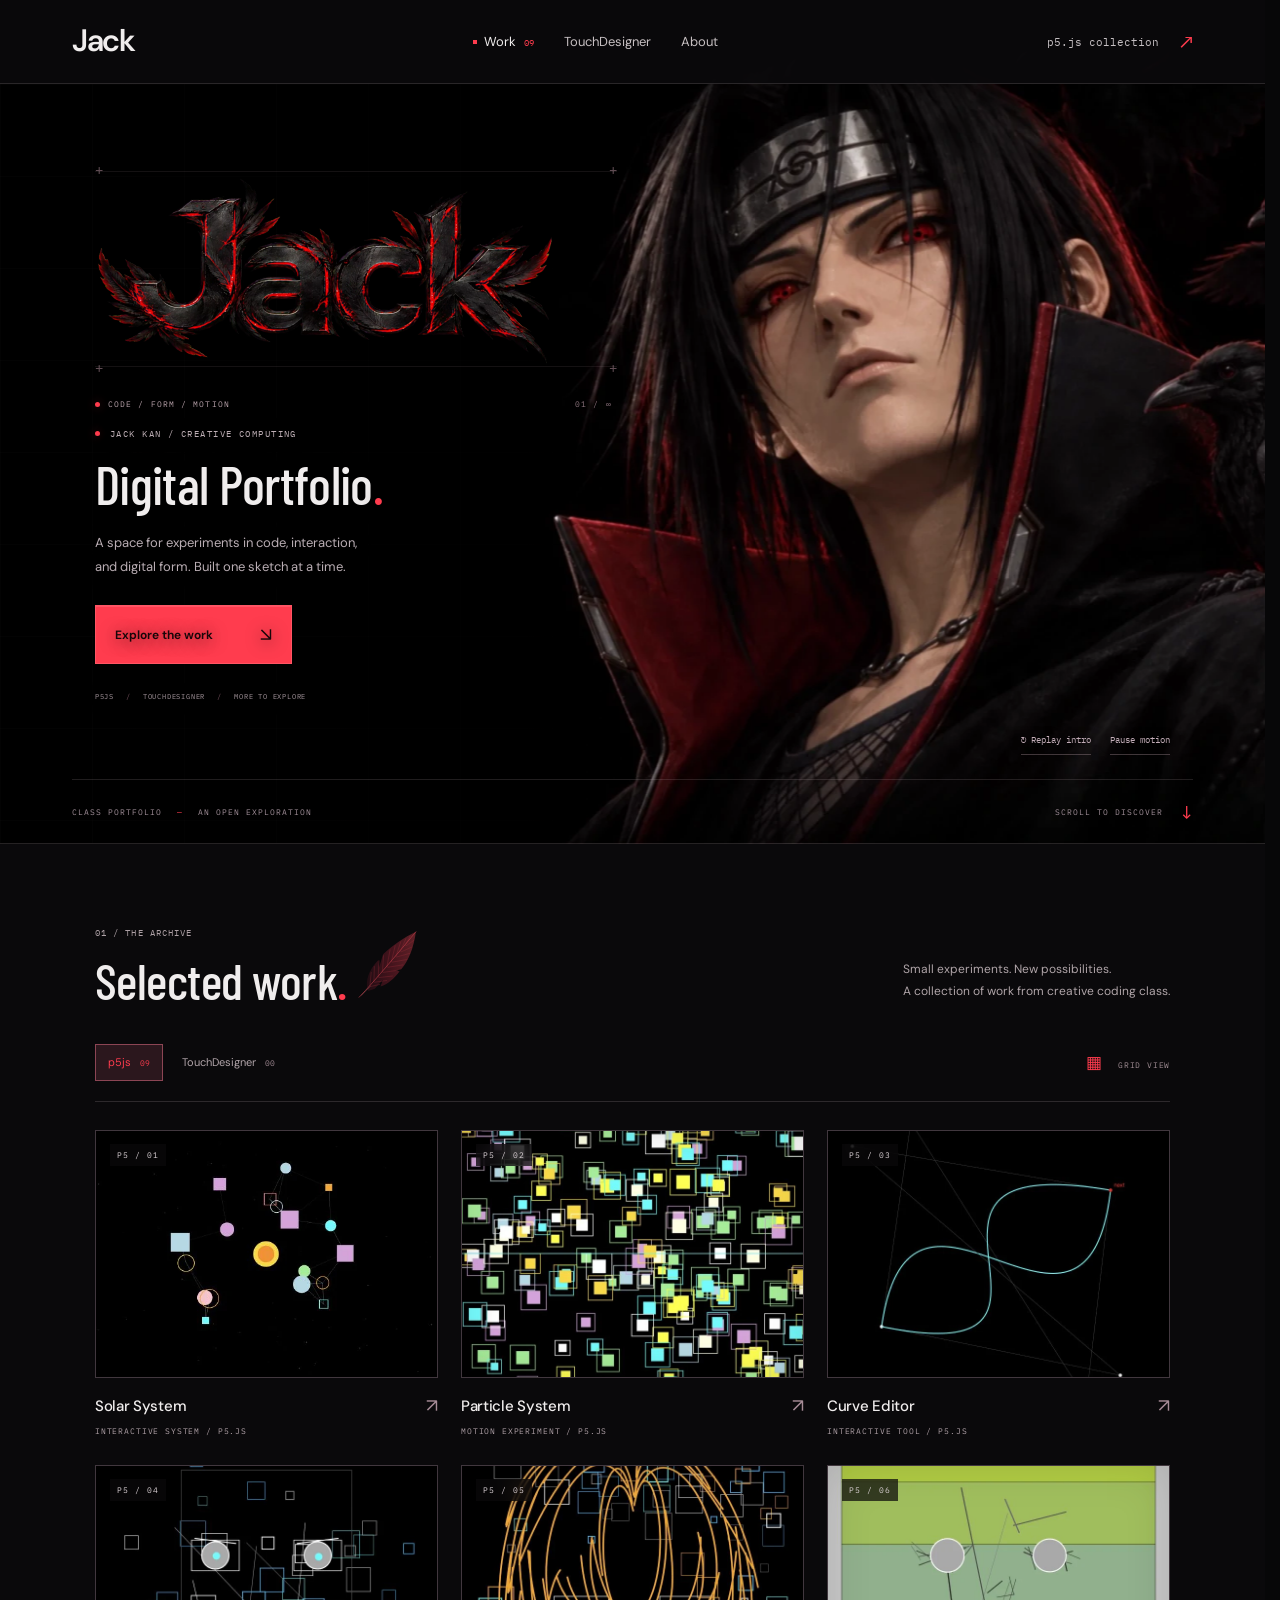
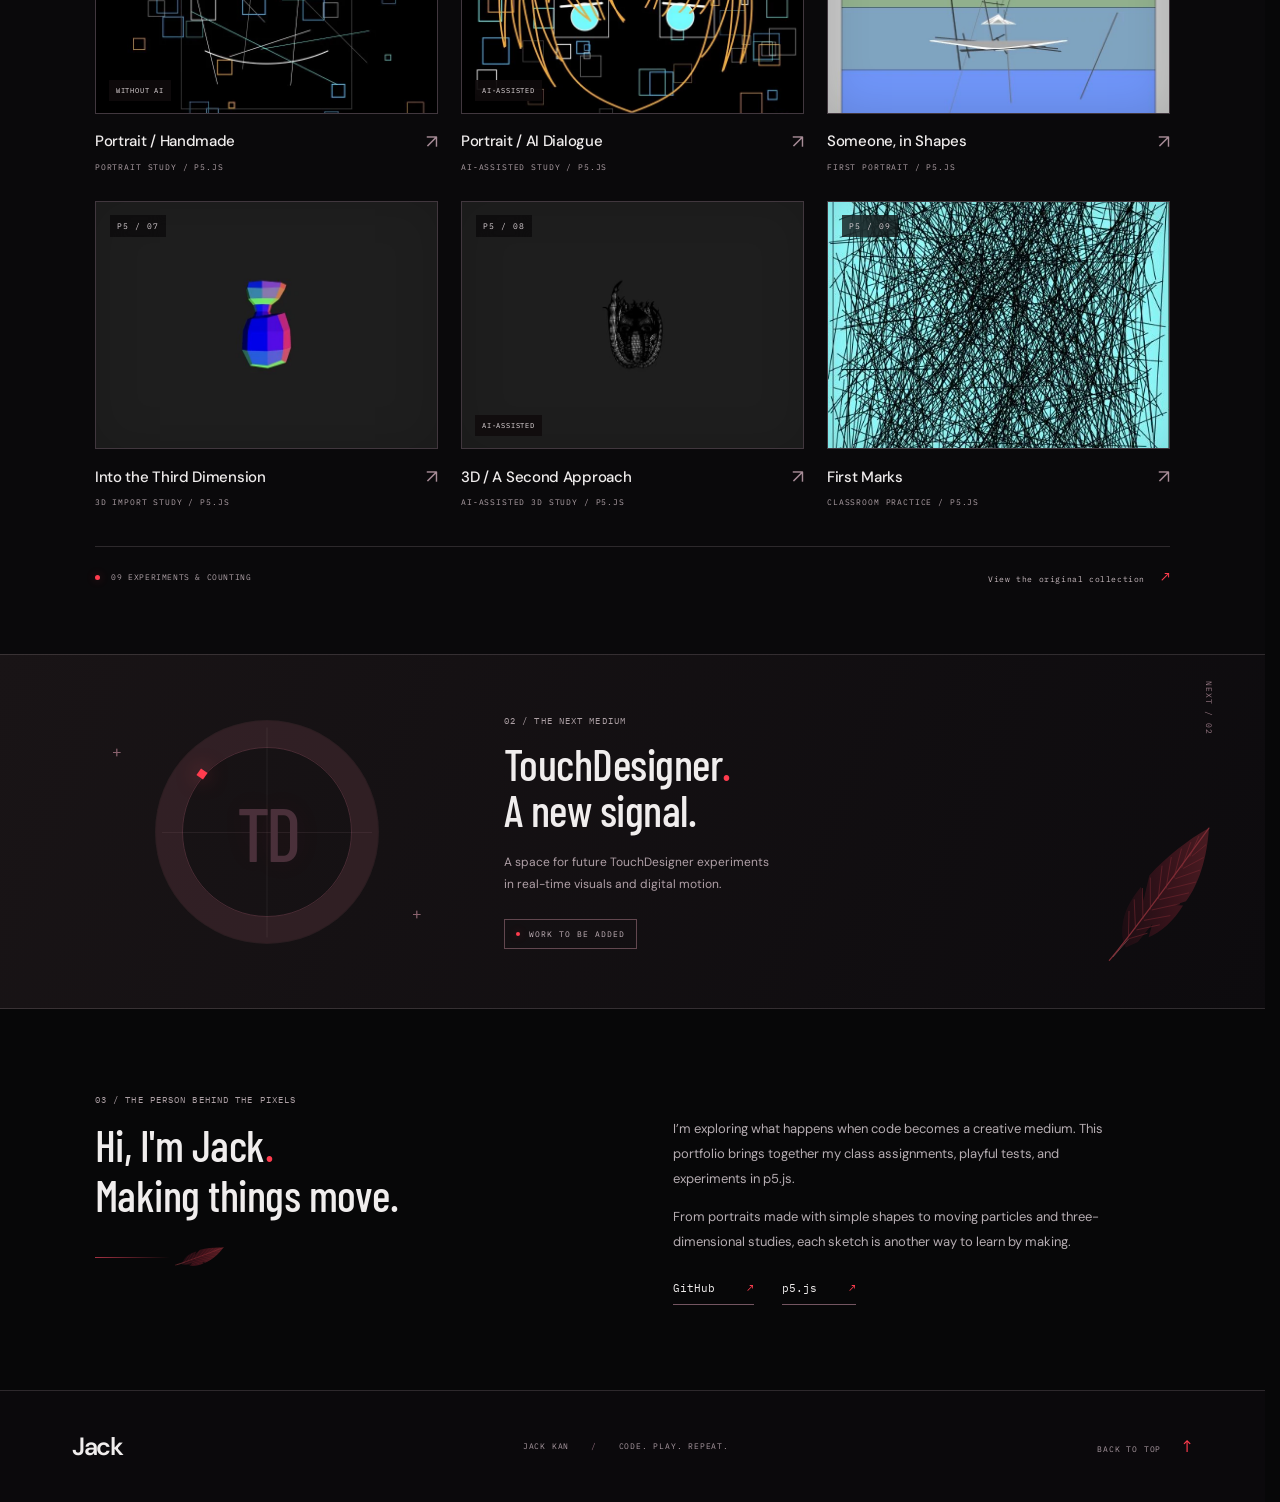
==== commit 6256462f: "Publish seamless transparent raven name opening Replace the old particle reveal with the supplied al" ====
--- a/index.html
+++ b/index.html
@@ -7,12 +7,11 @@
   <meta name="description" content="Jack — a digital portfolio of p5.js experiments, TouchDesigner studies and creative computing.">
   <title>Jack — Digital Portfolio</title>
   <link rel="icon" href="./favicon.svg?v=seamless-line-1" type="image/svg+xml">
-  <link rel="stylesheet" href="./styles.css?v=final-feathers-1">
+  <link rel="stylesheet" href="./styles.css?v=alpha-name-7">
   <script src="./projects.js?v=seamless-line-1" defer></script>
   <script src="./app.js?v=seamless-line-1" defer></script>
-  <script src="./portfolio-media.js?v=seamless-line-1" defer></script>
-  <script src="./raven-overlay.js?v=seamless-line-1" defer></script>
-  <script src="./motion.js?v=seamless-line-1" defer></script>
+  <script src="./portfolio-media.js?v=alpha-name-7" defer></script>
+  <script src="./motion.js?v=alpha-name-7" defer></script>
 </head>
 <body>
   <a class="skip-link" href="#work">Skip to work</a>
@@ -20,8 +19,11 @@
     <img id="hero-poster" src="./hero-video-final.webp?v=seamless-line-1" width="1920" height="1080" alt="" fetchpriority="high">
     <video id="intro-character-video" muted playsinline preload="metadata" aria-hidden="true" hidden></video>
   </div>
+  <div id="intro-name-stage" aria-hidden="true" hidden>
+    <video id="intro-name-video" muted playsinline preload="auto" hidden></video>
+    <img id="intro-name-still" width="1920" height="1080" alt="" hidden>
+  </div>
   <div id="intro-overlay" class="intro-overlay" aria-label="Portfolio opening animation" aria-hidden="true" hidden>
-    <canvas id="intro-canvas" aria-hidden="true"></canvas>
     <div class="intro-topline"><span>JACK</span><div class="intro-actions"><button id="pause-intro" type="button" aria-pressed="false">Pause</button><button id="skip-intro" type="button">Skip intro <span aria-hidden="true">↗</span></button></div></div>
     <div class="intro-bottomline"><span>DIGITAL PORTFOLIO</span><span>CODE / FORM / MOTION</span></div>
   </div>
@@ -38,7 +40,7 @@
       <div class="hero-identity" id="hero-motion-region">
         <div class="identity-frame" aria-hidden="true"><span>+</span><span>+</span><span>+</span><span>+</span></div>
         <canvas id="hero-motion" aria-hidden="true"></canvas>
-        <div id="hero-wordmark" class="hero-wordmark"><span class="wordmark-text">Jack</span><img id="hero-wordmark-image" src="./jack-wordmark.webp?v=seamless-line-1" width="2172" height="724" alt="" aria-hidden="true" hidden></div>
+        <div id="hero-wordmark" class="hero-wordmark"><span class="wordmark-text">Jack</span><img id="hero-wordmark-image" src="./jack-wordmark.webp?v=alpha-name-7" width="1146" height="475" alt="" aria-hidden="true" hidden></div>
         <div class="identity-caption" aria-hidden="true"><span class="status-dot"></span> CODE / FORM / MOTION <span>01 / ∞</span></div>
       </div>
       <div class="hero-copy">
--- a/styles.css
+++ b/styles.css
@@ -207,3 +207,14 @@
   .about-feather-detail>span{width:59px}
   .feather--about{width:20px;height:45px}
 }
+
+/* Alpha name: a single full-frame plane travels into the existing scene slot. */
+body{overflow-x:clip}
+#intro-name-stage{position:absolute;left:0;top:0;width:100%;height:100vh;height:100svh;z-index:75;pointer-events:none;transform-origin:0 0;isolation:isolate}
+#intro-name-stage video,#intro-name-stage img{position:absolute;inset:0;width:100%;height:100%;object-fit:contain;object-position:50% 50%;display:block;opacity:1;transition:none;filter:none}
+#intro-name-stage [hidden],#intro-name-stage[hidden]{display:none!important}
+#intro-name-still{z-index:1}
+.alpha-name-ready #hero-wordmark-image{visibility:hidden}
+body[data-intro-state="complete"] #intro-name-stage{z-index:2}
+.intro-overlay.is-active{animation:none}
+@media(prefers-reduced-motion:reduce){#intro-name-stage{display:none!important}.alpha-name-ready #hero-wordmark-image{visibility:visible}}
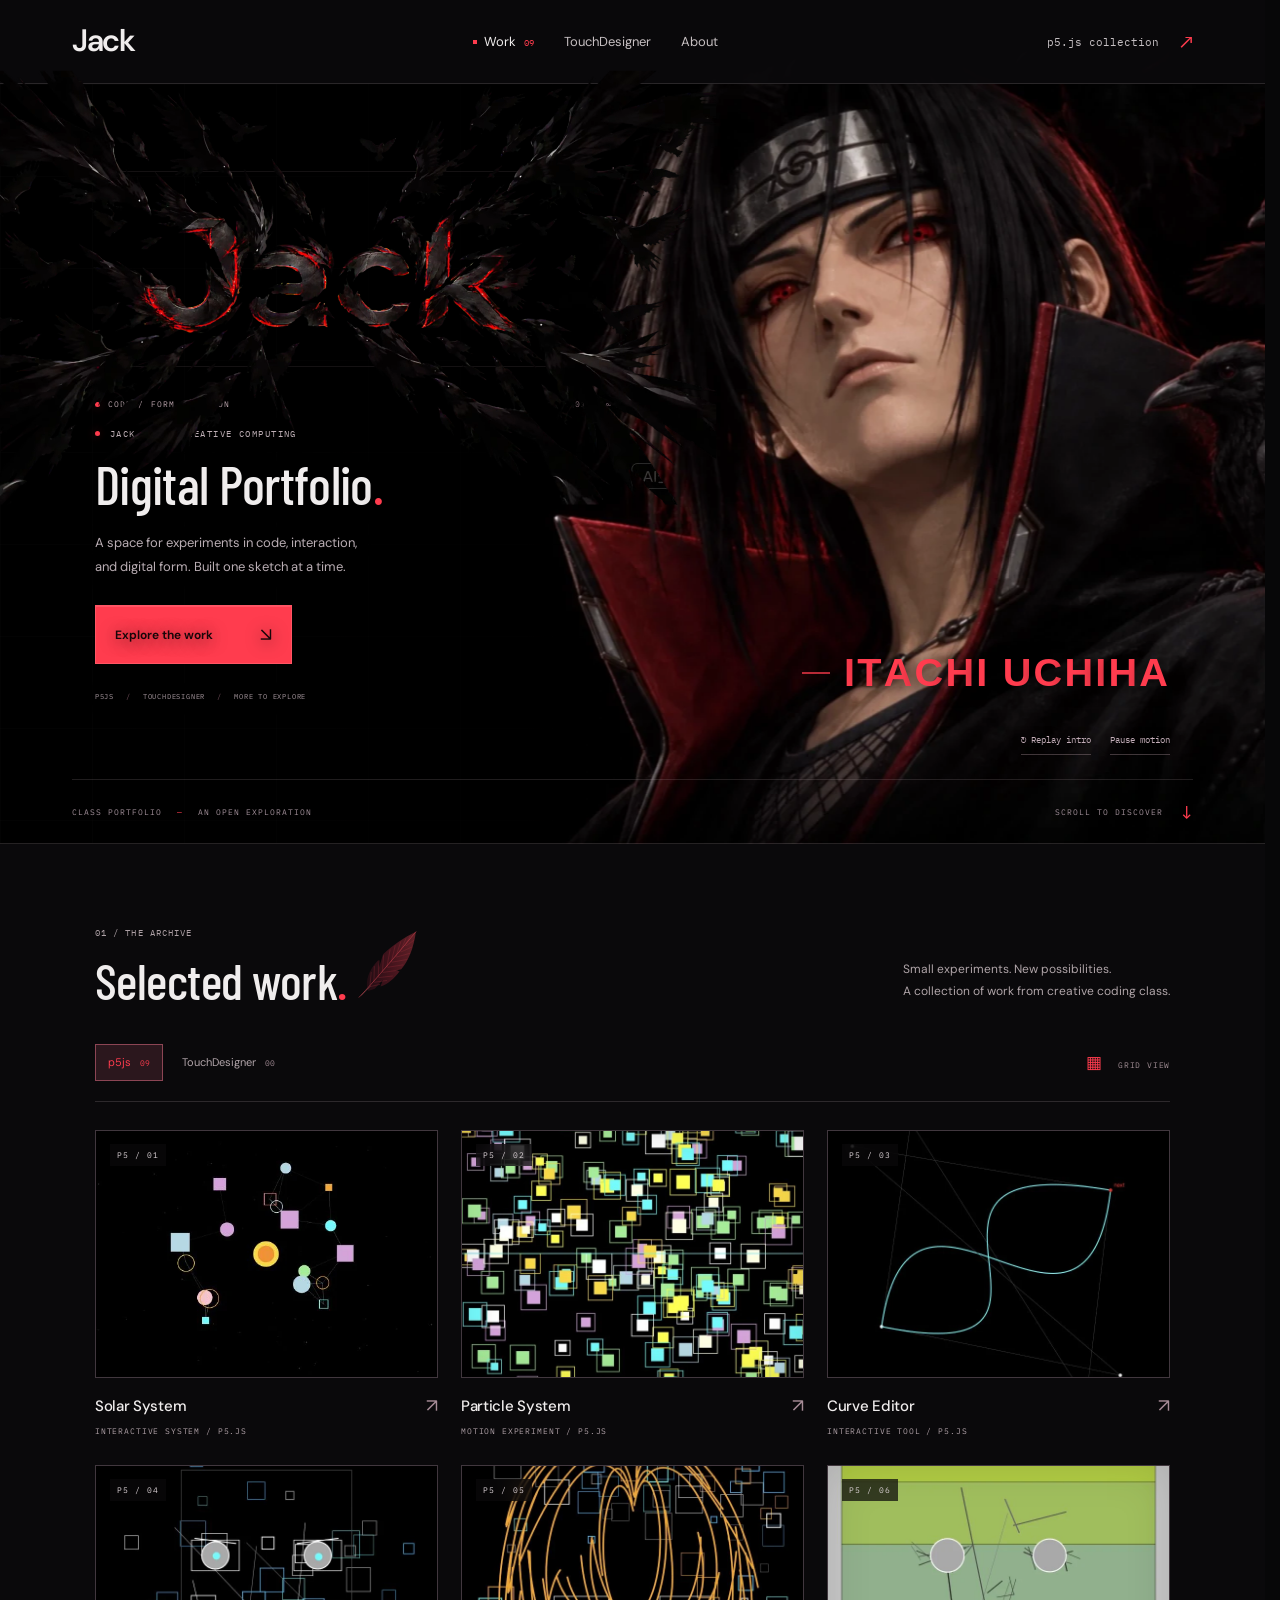
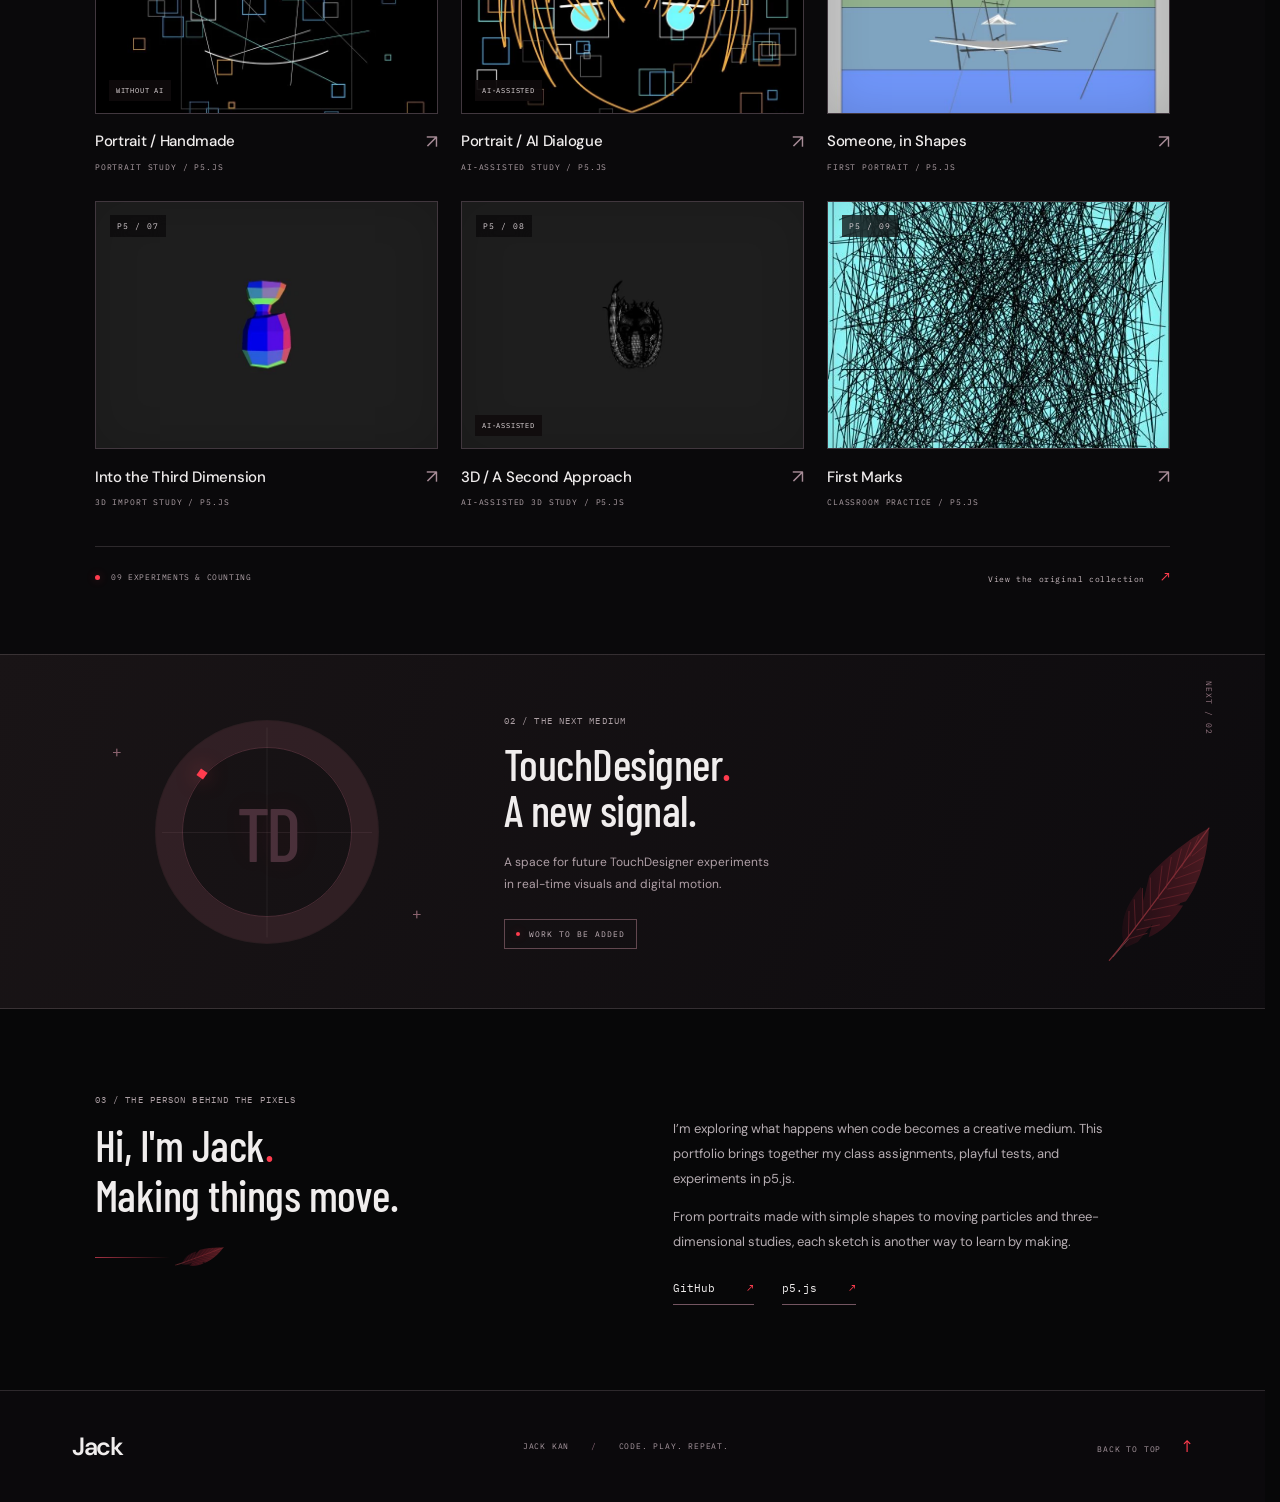
==== commit 8c7d951f: "Publish red CodeFlow reveal and p5.js work manager Add the aligned feathered mouse reveal, uninterru" ====
--- a/index.html
+++ b/index.html
@@ -7,17 +7,22 @@
   <meta name="description" content="Jack — a digital portfolio of p5.js experiments, TouchDesigner studies and creative computing.">
   <title>Jack — Digital Portfolio</title>
   <link rel="icon" href="./favicon.svg?v=seamless-line-1" type="image/svg+xml">
-  <link rel="stylesheet" href="./styles.css?v=alpha-name-7">
+  <link rel="stylesheet" href="./styles.css?v=itachi-title-10">
   <script src="./projects.js?v=seamless-line-1" defer></script>
-  <script src="./app.js?v=seamless-line-1" defer></script>
-  <script src="./portfolio-media.js?v=alpha-name-7" defer></script>
+  <script src="./project-links.js?v=work-manager-11" defer></script>
+  <script src="./app.js?v=work-manager-11" defer></script>
+  <script src="./portfolio-media.js?v=codeflow-red-9" defer></script>
   <script src="./motion.js?v=alpha-name-7" defer></script>
+  <script src="./codeflow-reveal.js?v=codeflow-9" defer></script>
 </head>
 <body>
   <a class="skip-link" href="#work">Skip to work</a>
-  <div class="hero-media" aria-hidden="true">
-    <img id="hero-poster" src="./hero-video-final.webp?v=seamless-line-1" width="1920" height="1080" alt="" fetchpriority="high">
-    <video id="intro-character-video" muted playsinline preload="metadata" aria-hidden="true" hidden></video>
+  <div id="hero-scene" class="hero-media" aria-hidden="true">
+    <video id="hero-codeflow-video" loop muted playsinline preload="none" aria-hidden="true"></video>
+    <div id="hero-character-layer">
+      <img id="hero-poster" src="./hero-video-final.webp?v=seamless-line-1" width="1920" height="1080" alt="" fetchpriority="high">
+      <video id="intro-character-video" muted playsinline preload="metadata" aria-hidden="true" hidden></video>
+    </div>
   </div>
   <div id="intro-name-stage" aria-hidden="true" hidden>
     <video id="intro-name-video" muted playsinline preload="auto" hidden></video>
@@ -50,6 +55,7 @@
         <a class="primary-button" href="#work">Explore the work <span aria-hidden="true">↘</span></a>
         <div class="hero-tags"><span>P5JS</span><i>/</i><span>TOUCHDESIGNER</span><i>/</i><span>MORE TO EXPLORE</span></div>
       </div>
+      <p class="hero-character-title"><strong><span class="sr-only">ITACHI UCHIHA</span><span class="hero-character-typed" aria-hidden="true"><span style="--i:0">I</span><span style="--i:1">T</span><span style="--i:2">A</span><span style="--i:3">C</span><span style="--i:4">H</span><span style="--i:5">I</span><span style="--i:6"> </span><span style="--i:7">U</span><span style="--i:8">C</span><span style="--i:9">H</span><span style="--i:10">I</span><span style="--i:11">H</span><span style="--i:12">A</span></span></strong></p>
       <div class="motion-controls"><button id="replay-intro" type="button" aria-label="Replay intro">↻ Replay intro</button><button id="toggle-motion" type="button" aria-pressed="false">Pause motion</button></div>
       <div class="hero-bottom"><span>CLASS PORTFOLIO <b>—</b> AN OPEN EXPLORATION</span><a href="#work">SCROLL TO DISCOVER <span aria-hidden="true">↓</span></a></div>
     </section>
--- a/styles.css
+++ b/styles.css
@@ -218,3 +218,35 @@
 body[data-intro-state="complete"] #intro-name-stage{z-index:2}
 .intro-overlay.is-active{animation:none}
 @media(prefers-reduced-motion:reduce){#intro-name-stage{display:none!important}.alpha-name-ready #hero-wordmark-image{visibility:visible}}
+
+/* A cursor window opens only the character group, revealing the aligned loop.
+   Both films inherit the same cover crop and the same breathing parent. */
+#hero-character-layer{position:absolute;inset:0;z-index:1;width:100%;height:100%;pointer-events:none}
+.hero-media #hero-codeflow-video{opacity:1;z-index:0;object-position:50% 50%;transform:none;transition:none;background:#000}
+@media(hover:hover) and (pointer:fine) and (prefers-reduced-motion:no-preference){
+  #hero-character-layer.is-codeflow-revealing{
+    -webkit-mask-image:radial-gradient(circle var(--codeflow-radius,200px) at var(--codeflow-x,-1000px) var(--codeflow-y,-1000px),transparent 0%,transparent 42%,rgba(0,0,0,.08) 58%,rgba(0,0,0,.4) 76%,#000 100%);
+    mask-image:radial-gradient(circle var(--codeflow-radius,200px) at var(--codeflow-x,-1000px) var(--codeflow-y,-1000px),transparent 0%,transparent 42%,rgba(0,0,0,.08) 58%,rgba(0,0,0,.4) 76%,#000 100%);
+    mask-mode:alpha;mask-repeat:no-repeat;-webkit-mask-repeat:no-repeat
+  }
+}
+body[data-intro-state="running"] #hero-character-layer,
+.motion-paused #hero-character-layer,
+.motion-suspended #hero-character-layer{-webkit-mask-image:none;mask-image:none}
+@media(max-width:700px){.hero-media #hero-codeflow-video{object-position:65% 50%}}
+
+/* The character caption is UI: it never shares the video mask or scene float. */
+.hero-character-title{position:absolute;right:7.5%;bottom:150px;z-index:3;display:flex;align-items:center;gap:14px;max-width:43%;margin:0;color:var(--accent);font:800 clamp(28px,3.1vw,44px)/1 var(--display);letter-spacing:.055em;white-space:nowrap;text-align:right;text-shadow:0 2px 18px #000;pointer-events:none}
+.hero-character-title::before{content:"";width:28px;height:2px;background:currentColor;opacity:.7}
+.hero-character-title strong{font:inherit}
+.hero-character-typed{white-space:pre}
+.hero-character-typed>span{display:inline-block}
+.intro-complete .hero-character-title{animation:character-title-arrive .26s var(--ease-out) .04s both}
+.intro-complete .hero-character-typed>span{animation:character-letter-in .001s steps(1,end) calc(.14s + var(--i)*.035s) both}
+@keyframes character-title-arrive{from{opacity:0;transform:translate3d(28px,8px,0)}to{opacity:1;transform:none}}
+@keyframes character-letter-in{from{opacity:0}to{opacity:1}}
+.motion-paused .hero-character-title,.motion-paused .hero-character-typed>span,
+.motion-suspended .hero-character-title,.motion-suspended .hero-character-typed>span{animation-play-state:paused}
+@media(max-width:1050px){.hero-character-title{right:6%}}
+@media(max-width:700px){.hero-character-title{bottom:125px;max-width:88%;font-size:clamp(27px,7vw,34px);gap:10px}.hero-character-title::before{width:20px;height:1px}}
+@media(prefers-reduced-motion:reduce){.hero-character-title,.hero-character-typed>span{animation:none!important;opacity:1;transform:none}}
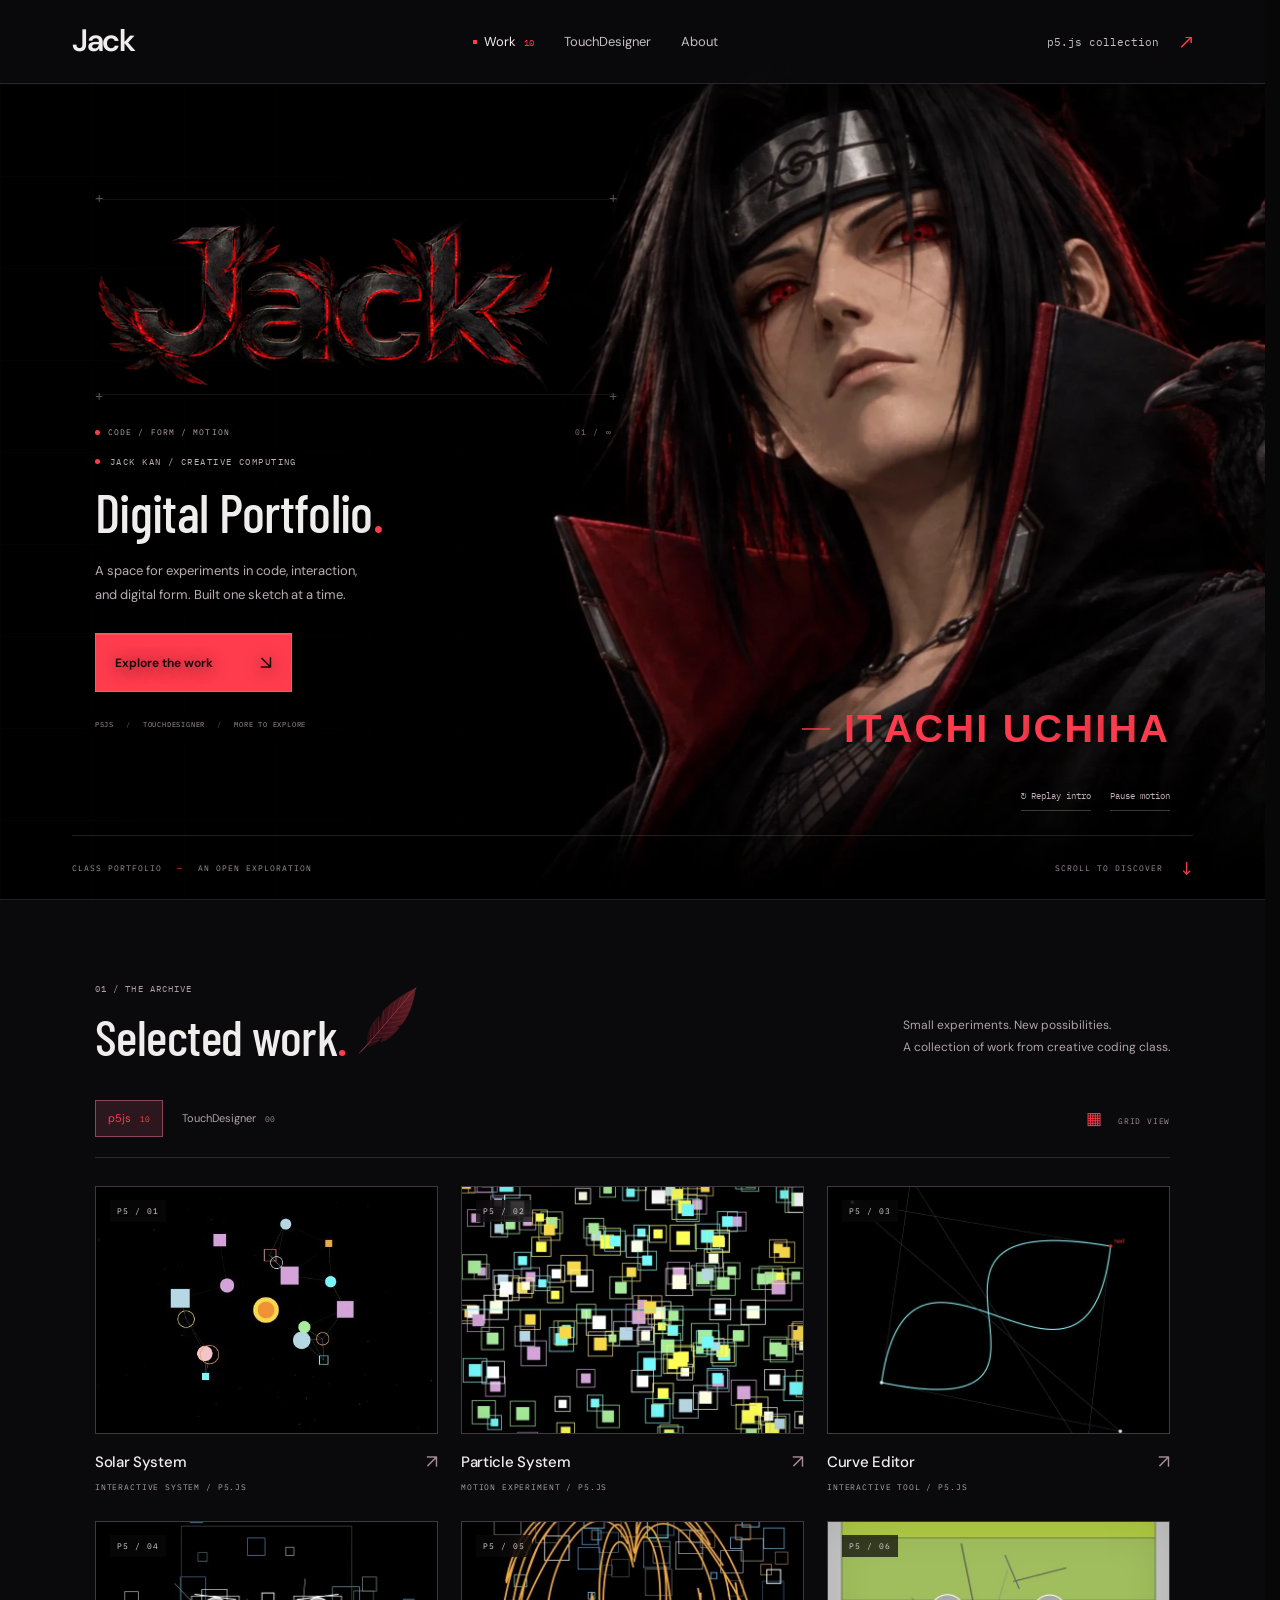
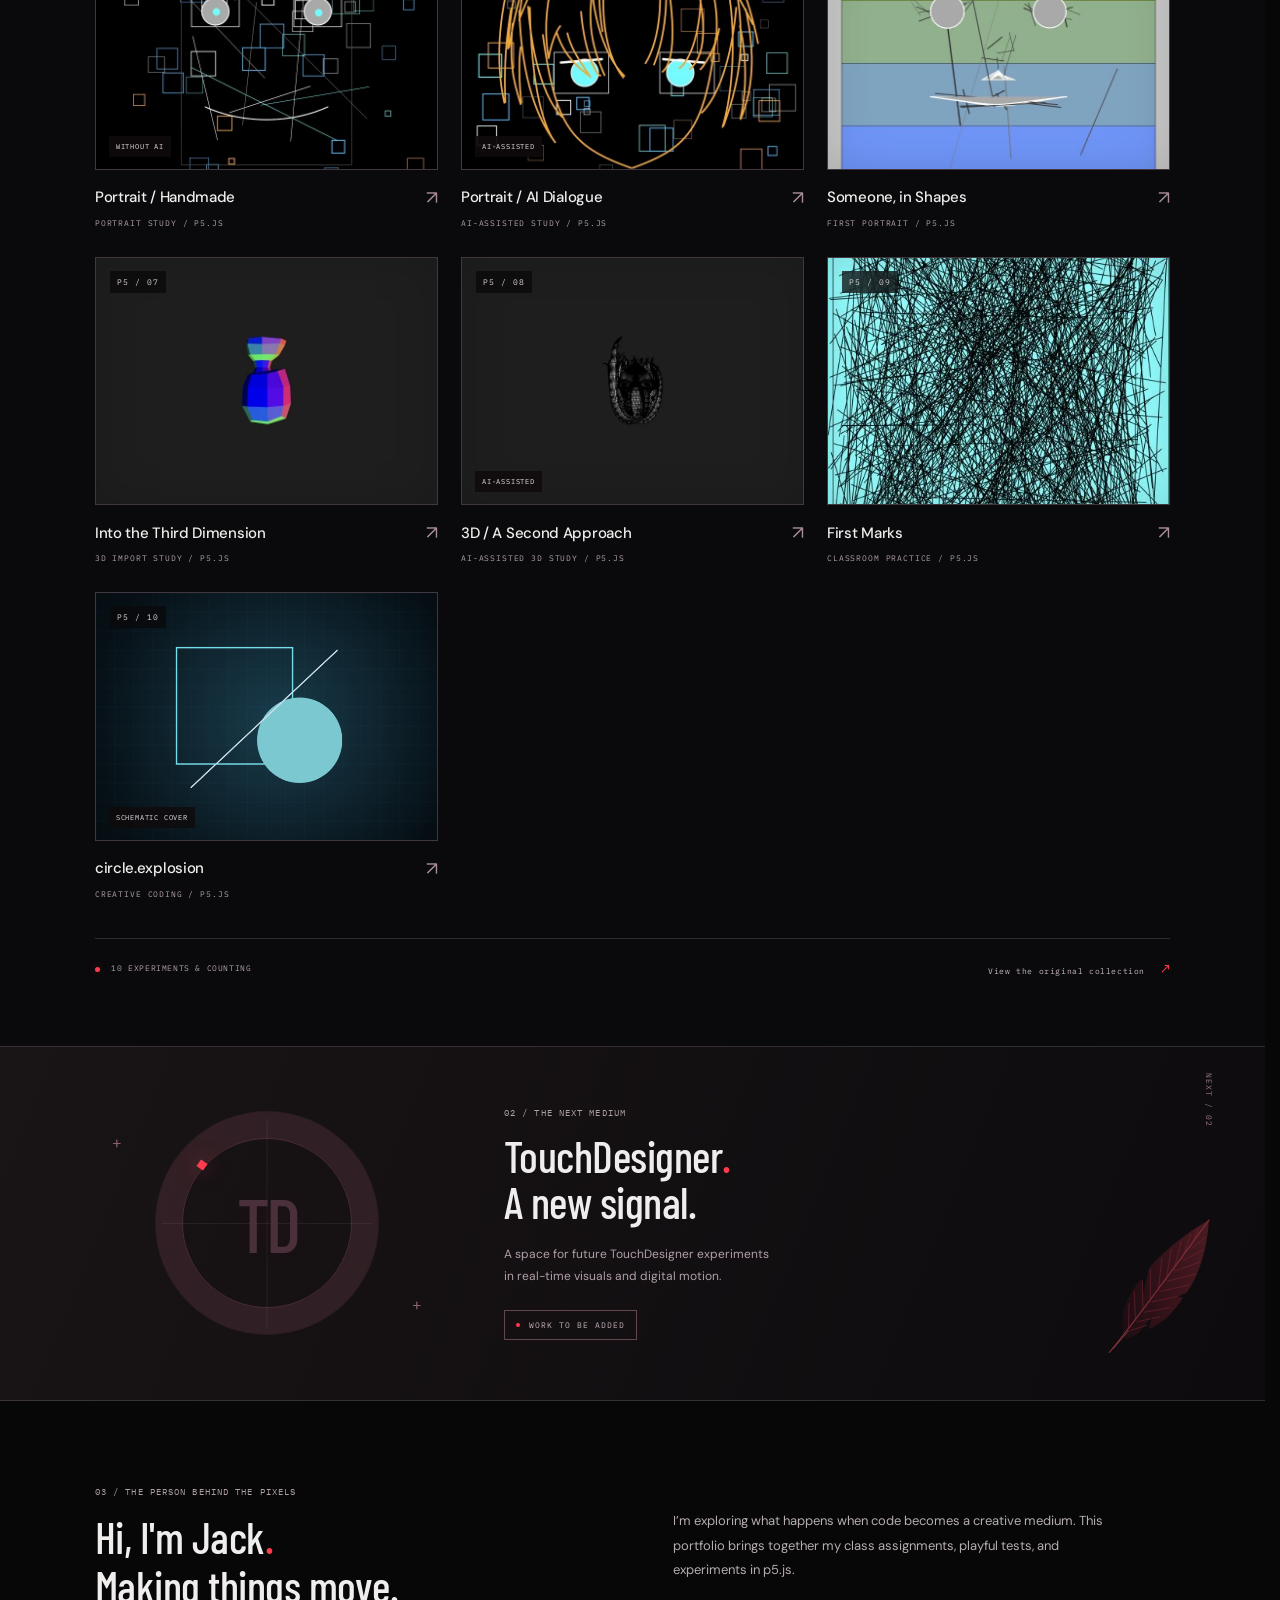
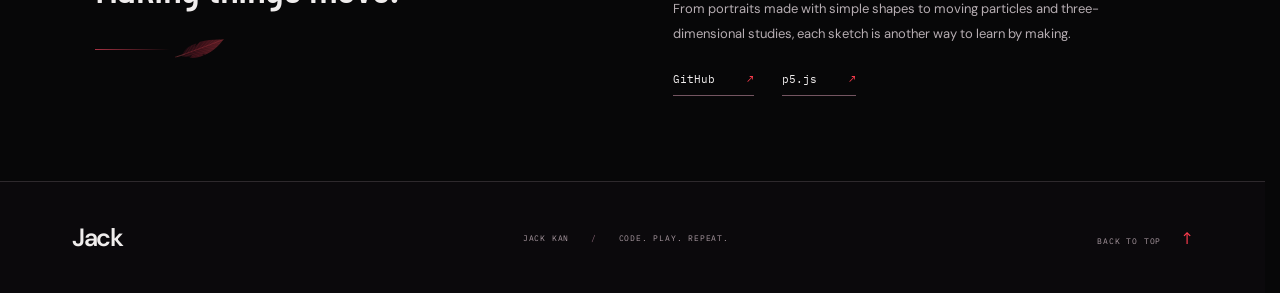
==== commit feee84a5: "Publish responsive hero and consistent work controls" ====
--- a/index.html
+++ b/index.html
@@ -7,22 +7,24 @@
   <meta name="description" content="Jack — a digital portfolio of p5.js experiments, TouchDesigner studies and creative computing.">
   <title>Jack — Digital Portfolio</title>
   <link rel="icon" href="./favicon.svg?v=seamless-line-1" type="image/svg+xml">
-  <link rel="stylesheet" href="./styles.css?v=itachi-title-10">
+  <link rel="stylesheet" href="./styles.css?v=responsive-12">
   <script src="./projects.js?v=seamless-line-1" defer></script>
   <script src="./project-links.js?v=work-manager-11" defer></script>
-  <script src="./app.js?v=work-manager-11" defer></script>
+  <script src="./app.js?v=responsive-12-1" defer></script>
   <script src="./portfolio-media.js?v=codeflow-red-9" defer></script>
-  <script src="./motion.js?v=alpha-name-7" defer></script>
+  <script src="./motion.js?v=responsive-12" defer></script>
   <script src="./codeflow-reveal.js?v=codeflow-9" defer></script>
 </head>
 <body>
   <a class="skip-link" href="#work">Skip to work</a>
-  <div id="hero-scene" class="hero-media" aria-hidden="true">
+  <div id="hero-scene-viewport" aria-hidden="true">
+  <div id="hero-scene" class="hero-media">
     <video id="hero-codeflow-video" loop muted playsinline preload="none" aria-hidden="true"></video>
     <div id="hero-character-layer">
       <img id="hero-poster" src="./hero-video-final.webp?v=seamless-line-1" width="1920" height="1080" alt="" fetchpriority="high">
       <video id="intro-character-video" muted playsinline preload="metadata" aria-hidden="true" hidden></video>
     </div>
+  </div>
   </div>
   <div id="intro-name-stage" aria-hidden="true" hidden>
     <video id="intro-name-video" muted playsinline preload="auto" hidden></video>
--- a/styles.css
+++ b/styles.css
@@ -162,7 +162,12 @@
 html:has(body[data-intro-state="running"]){overflow-y:hidden}
 body{position:relative}
 body[data-intro-state="running"]{position:fixed;top:0;left:0;width:100%}
-body>.hero-media{position:absolute;inset:0 0 auto;height:100vh;height:100svh;width:100%;z-index:0;pointer-events:none;background:#000}
+/* One untransformed clip spans the header and the entire responsive hero.
+   Both films keep their original shared transform and calibrated cover crop. */
+:root{--hero-header-height:84px;--hero-content-min:760px;--hero-identity-top:53px;--hero-copy-top:344px;--hero-scene-height:max(100vh,calc(var(--hero-header-height) + var(--hero-content-min)));--hero-layout-offset:max(0px,calc((var(--hero-scene-height) - var(--hero-header-height) - var(--hero-content-min))/2))}
+@supports(height:100svh){:root{--hero-scene-height:max(100svh,calc(var(--hero-header-height) + var(--hero-content-min)))}}
+#hero-scene-viewport{position:absolute;inset:0 0 auto;width:100%;height:var(--hero-scene-height);overflow:hidden;z-index:0;pointer-events:none;background:#000}
+#hero-scene-viewport>.hero-media{inset:0;width:100%;height:100%;z-index:0;pointer-events:none;background:#000}
 .site-header,main,.site-footer{position:relative;z-index:1}
 .hero{background:transparent}
 .about{background:var(--bg)}
@@ -250,3 +255,17 @@
 @media(max-width:1050px){.hero-character-title{right:6%}}
 @media(max-width:700px){.hero-character-title{bottom:125px;max-width:88%;font-size:clamp(27px,7vw,34px);gap:10px}.hero-character-title::before{width:20px;height:1px}}
 @media(prefers-reduced-motion:reduce){.hero-character-title,.hero-character-typed>span{animation:none!important;opacity:1;transform:none}}
+
+/* Keep the UI and the clip on the same responsive stage at every breakpoint. */
+.site-header{height:var(--hero-header-height)}
+.hero{min-height:calc(var(--hero-scene-height) - var(--hero-header-height))}
+.hero-identity{top:calc(var(--hero-identity-top) + var(--hero-layout-offset))}
+.hero-copy{padding-top:calc(var(--hero-copy-top) + var(--hero-layout-offset))}
+@media(min-width:1600px){:root{--hero-content-min:810px;--hero-identity-top:68px;--hero-copy-top:380px}}
+@media(max-width:1050px) and (min-width:701px){:root{--hero-content-min:720px;--hero-identity-top:56px;--hero-copy-top:320px}}
+@media(max-width:700px){
+  :root{--hero-header-height:72px;--hero-content-min:830px;--hero-identity-top:42px;--hero-copy-top:267px}
+  #intro-name-stage{display:none!important}
+  .alpha-name-ready #hero-wordmark-image{visibility:visible}
+}
+@media(max-width:380px){:root{--hero-content-min:810px;--hero-copy-top:254px}}
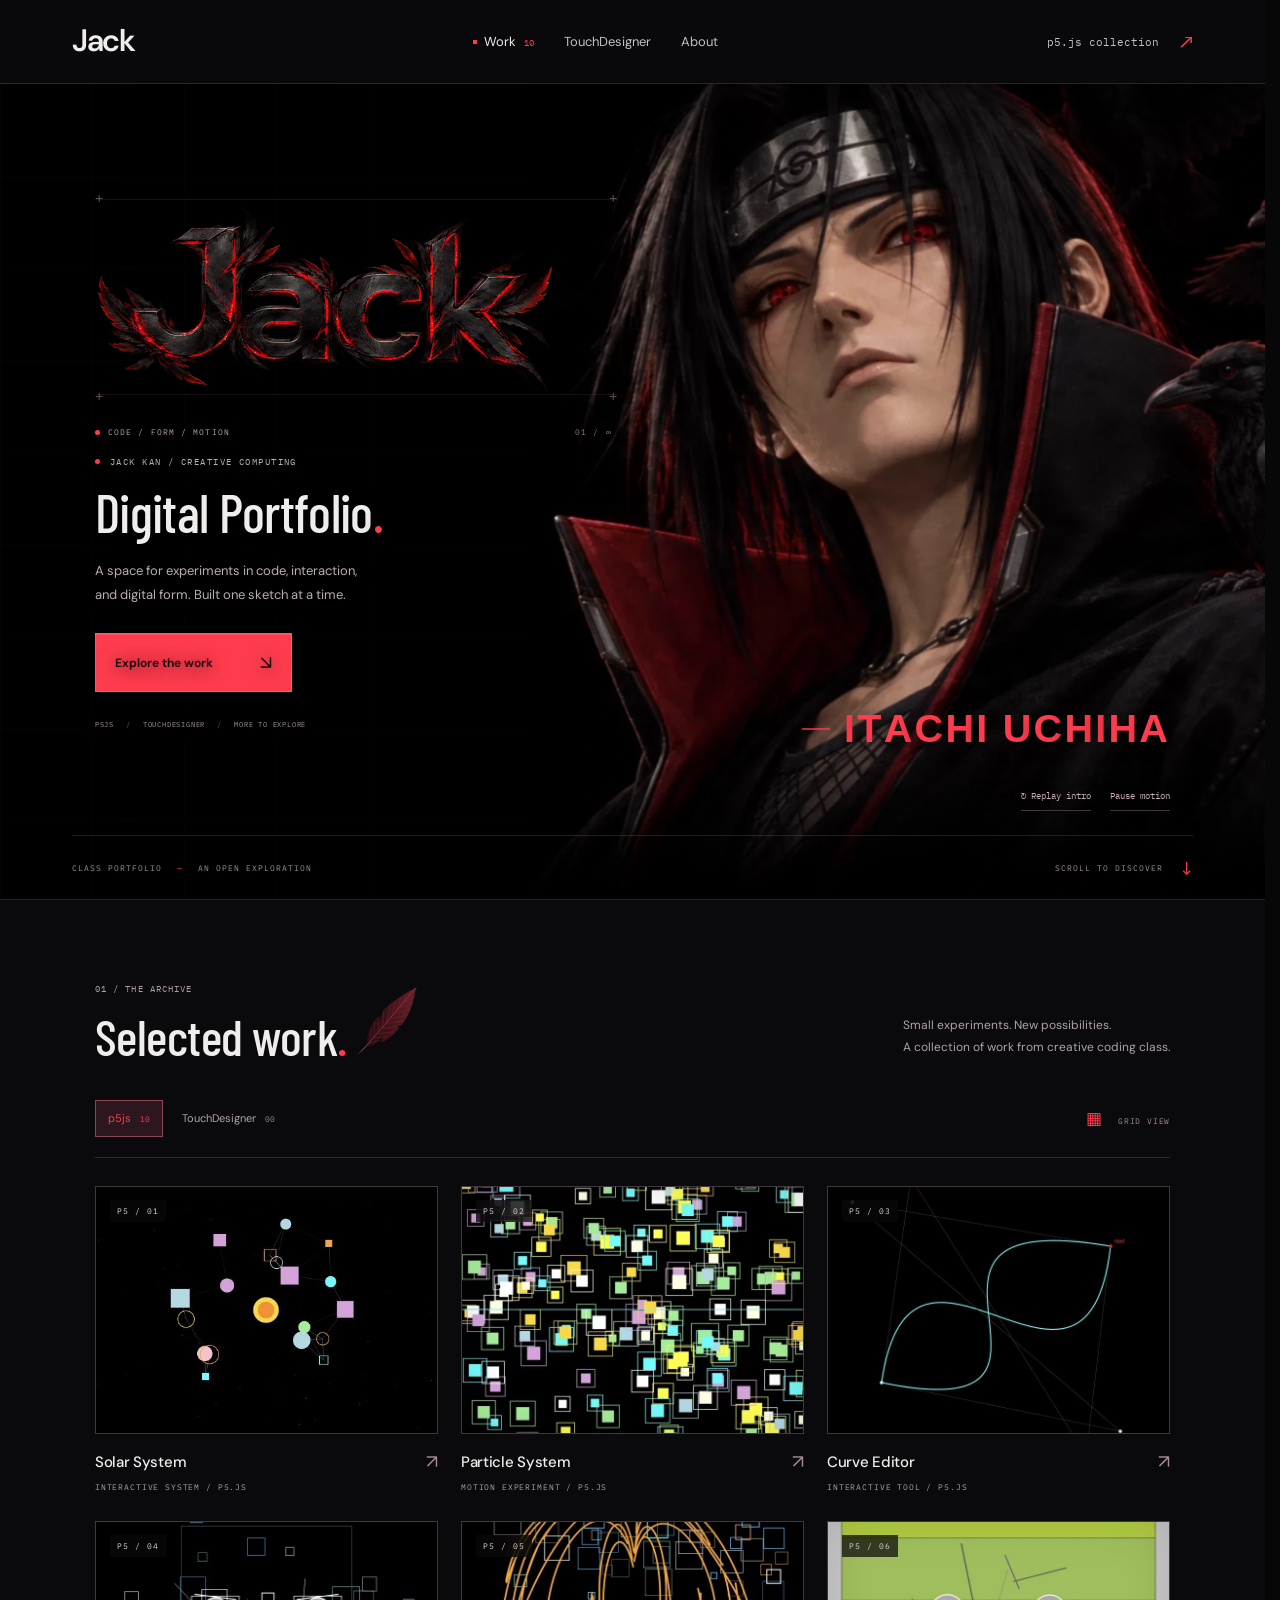
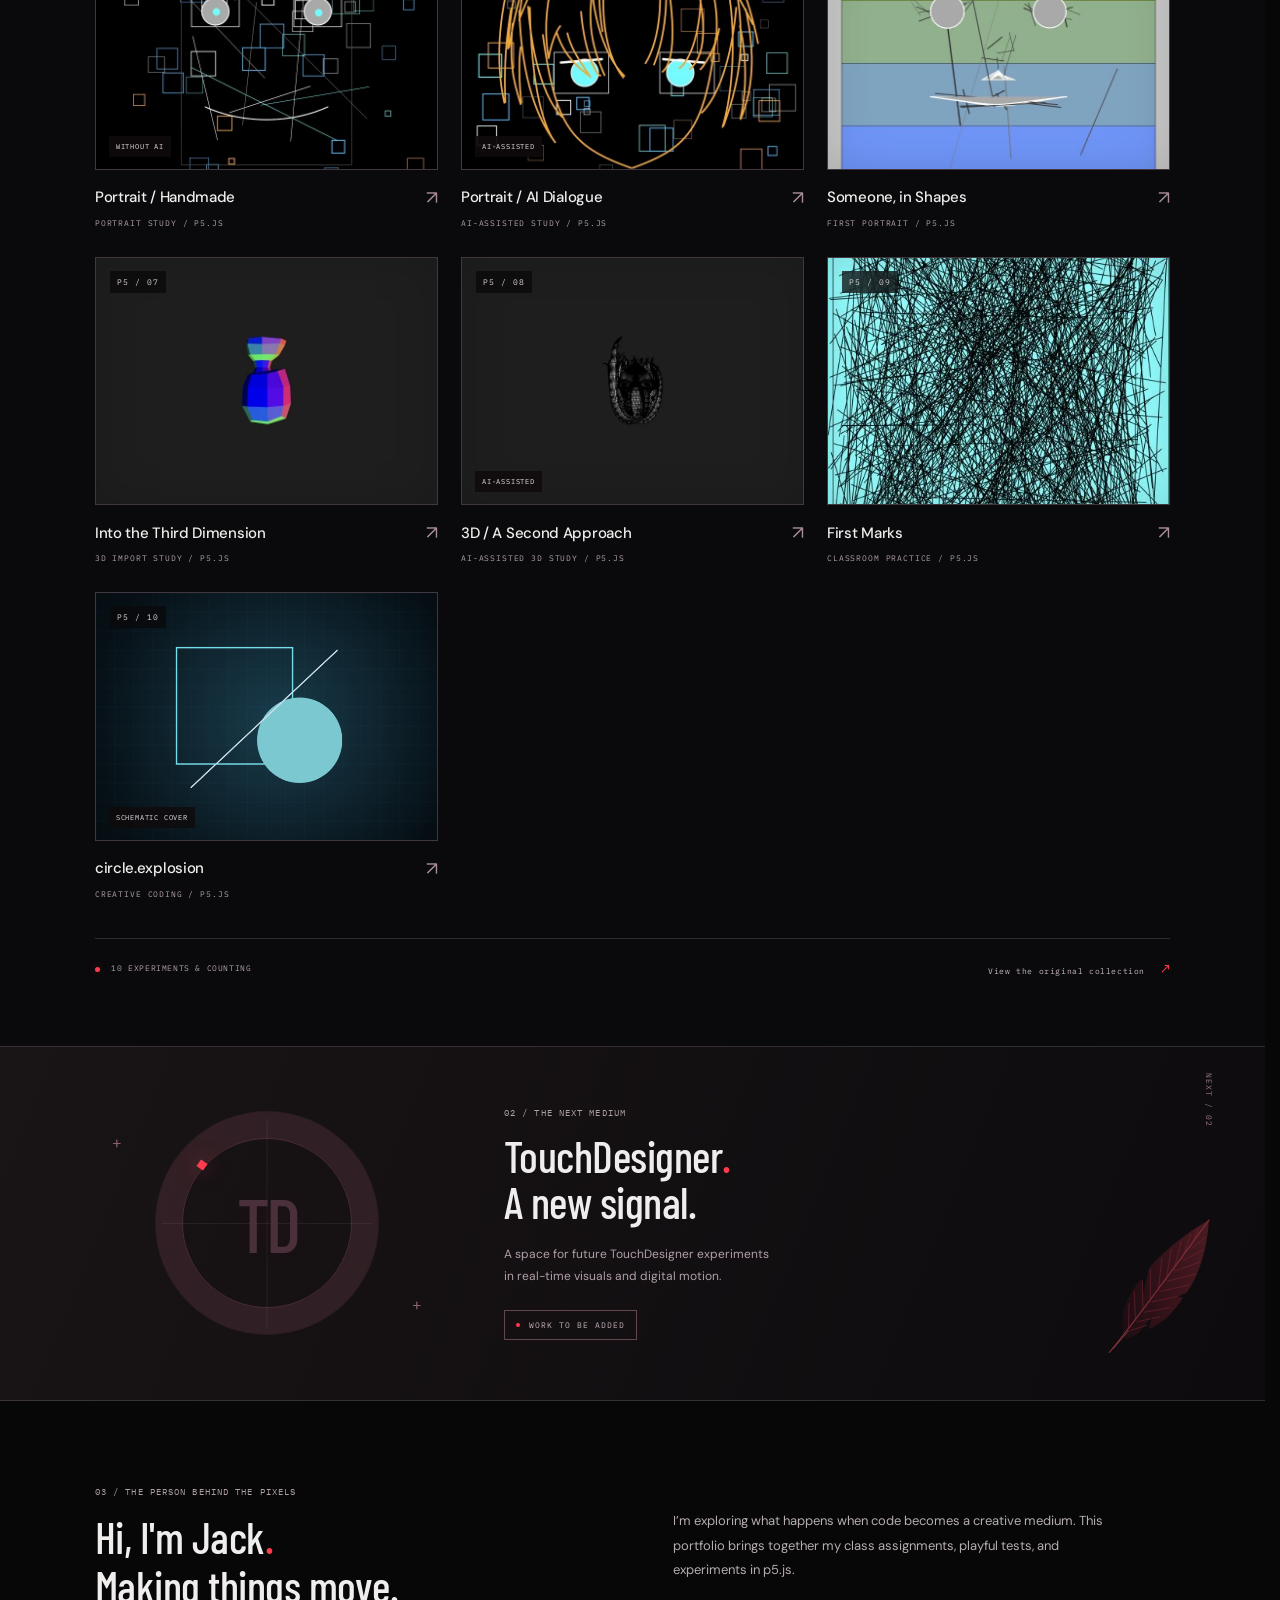
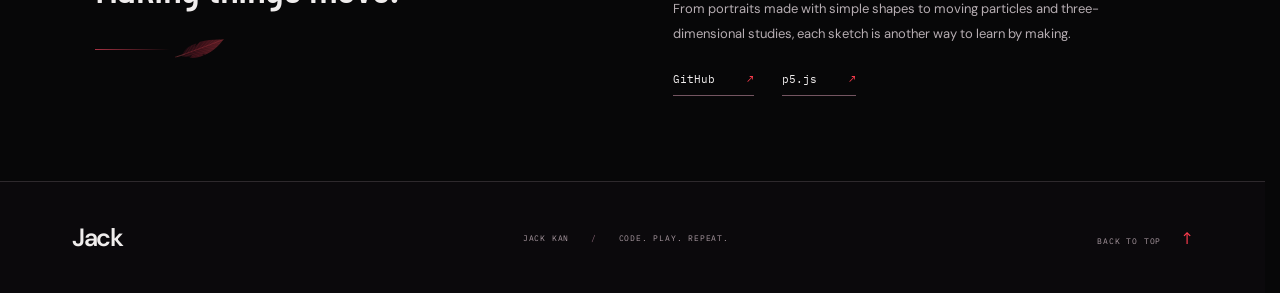
==== commit e5e943a6: "Load updated camera artwork viewer" ====
--- a/index.html
+++ b/index.html
@@ -9,8 +9,8 @@
   <link rel="icon" href="./favicon.svg?v=seamless-line-1" type="image/svg+xml">
   <link rel="stylesheet" href="./styles.css?v=responsive-12">
   <script src="./projects.js?v=seamless-line-1" defer></script>
-  <script src="./project-links.js?v=work-manager-11" defer></script>
-  <script src="./app.js?v=responsive-12-1" defer></script>
+  <script src="./project-links.js?v=camera-works-13" defer></script>
+  <script src="./app.js?v=camera-works-13" defer></script>
   <script src="./portfolio-media.js?v=codeflow-red-9" defer></script>
   <script src="./motion.js?v=responsive-12" defer></script>
   <script src="./codeflow-reveal.js?v=codeflow-9" defer></script>
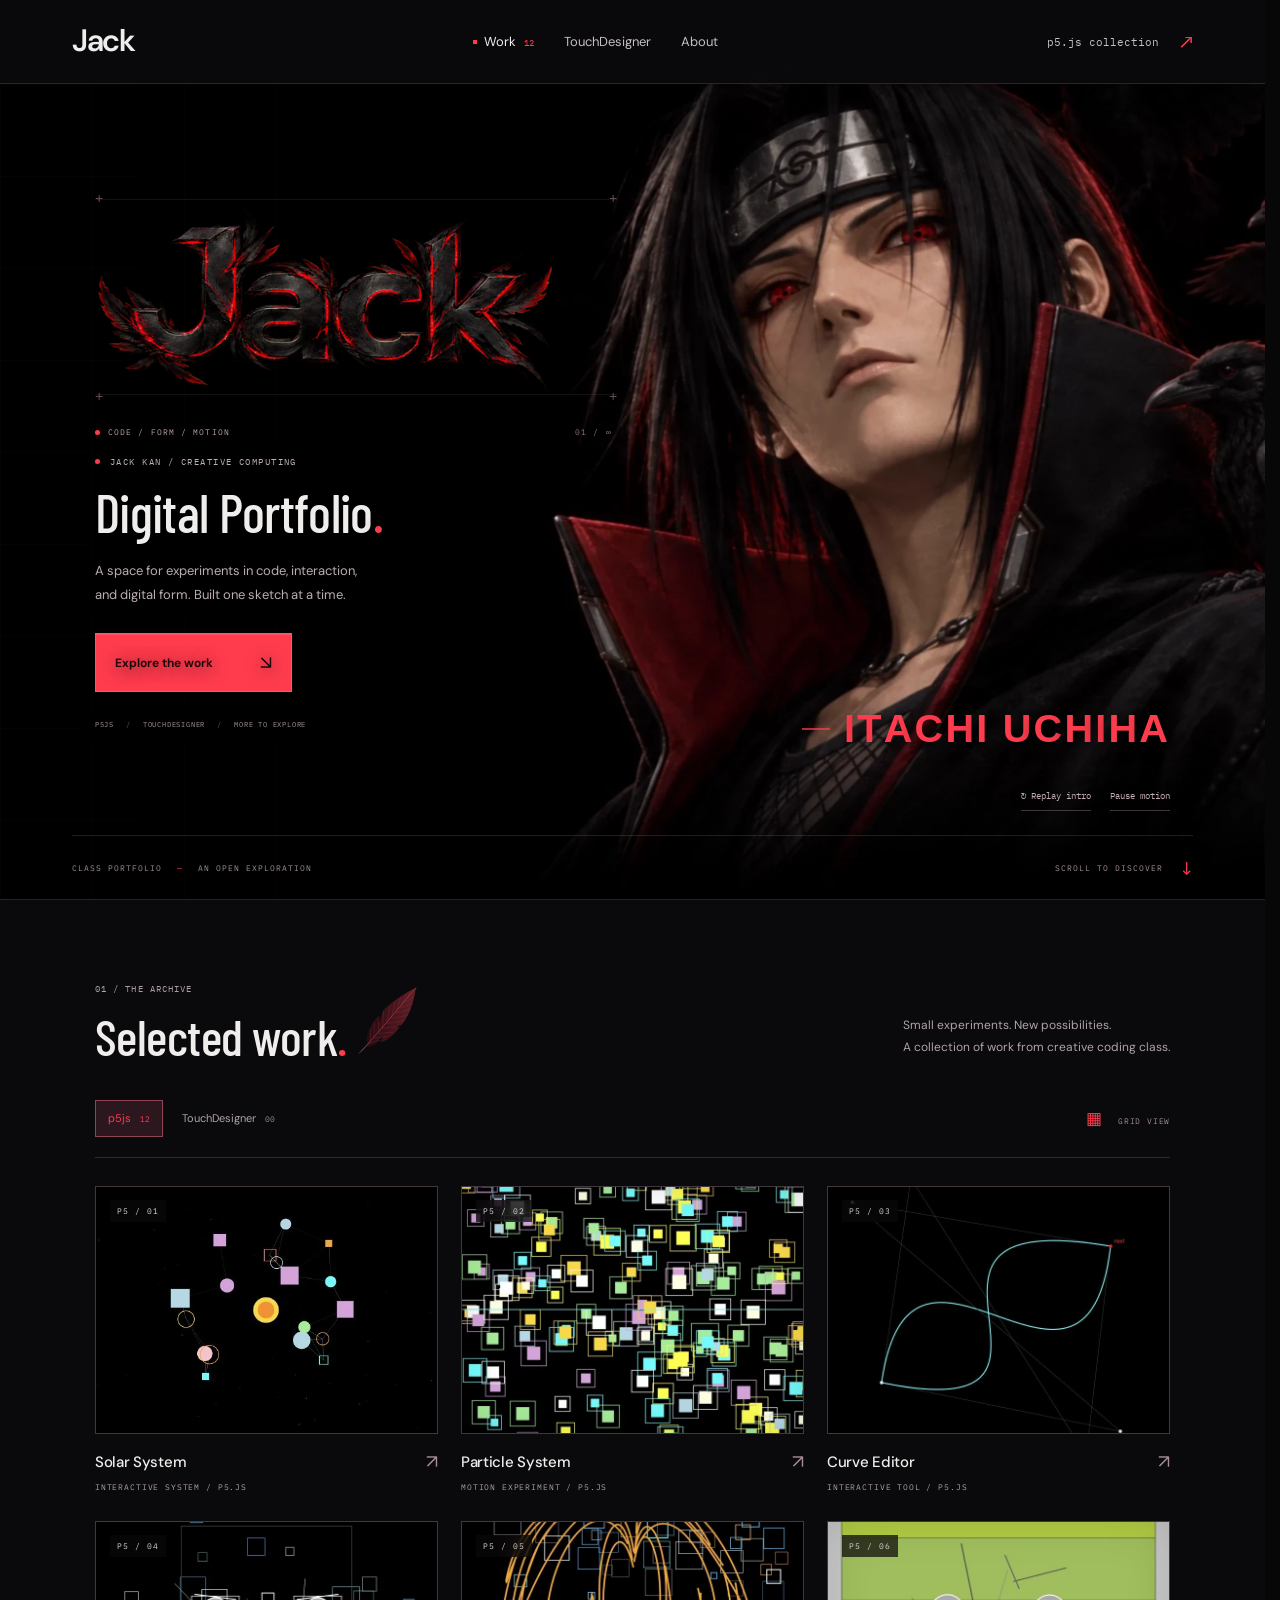
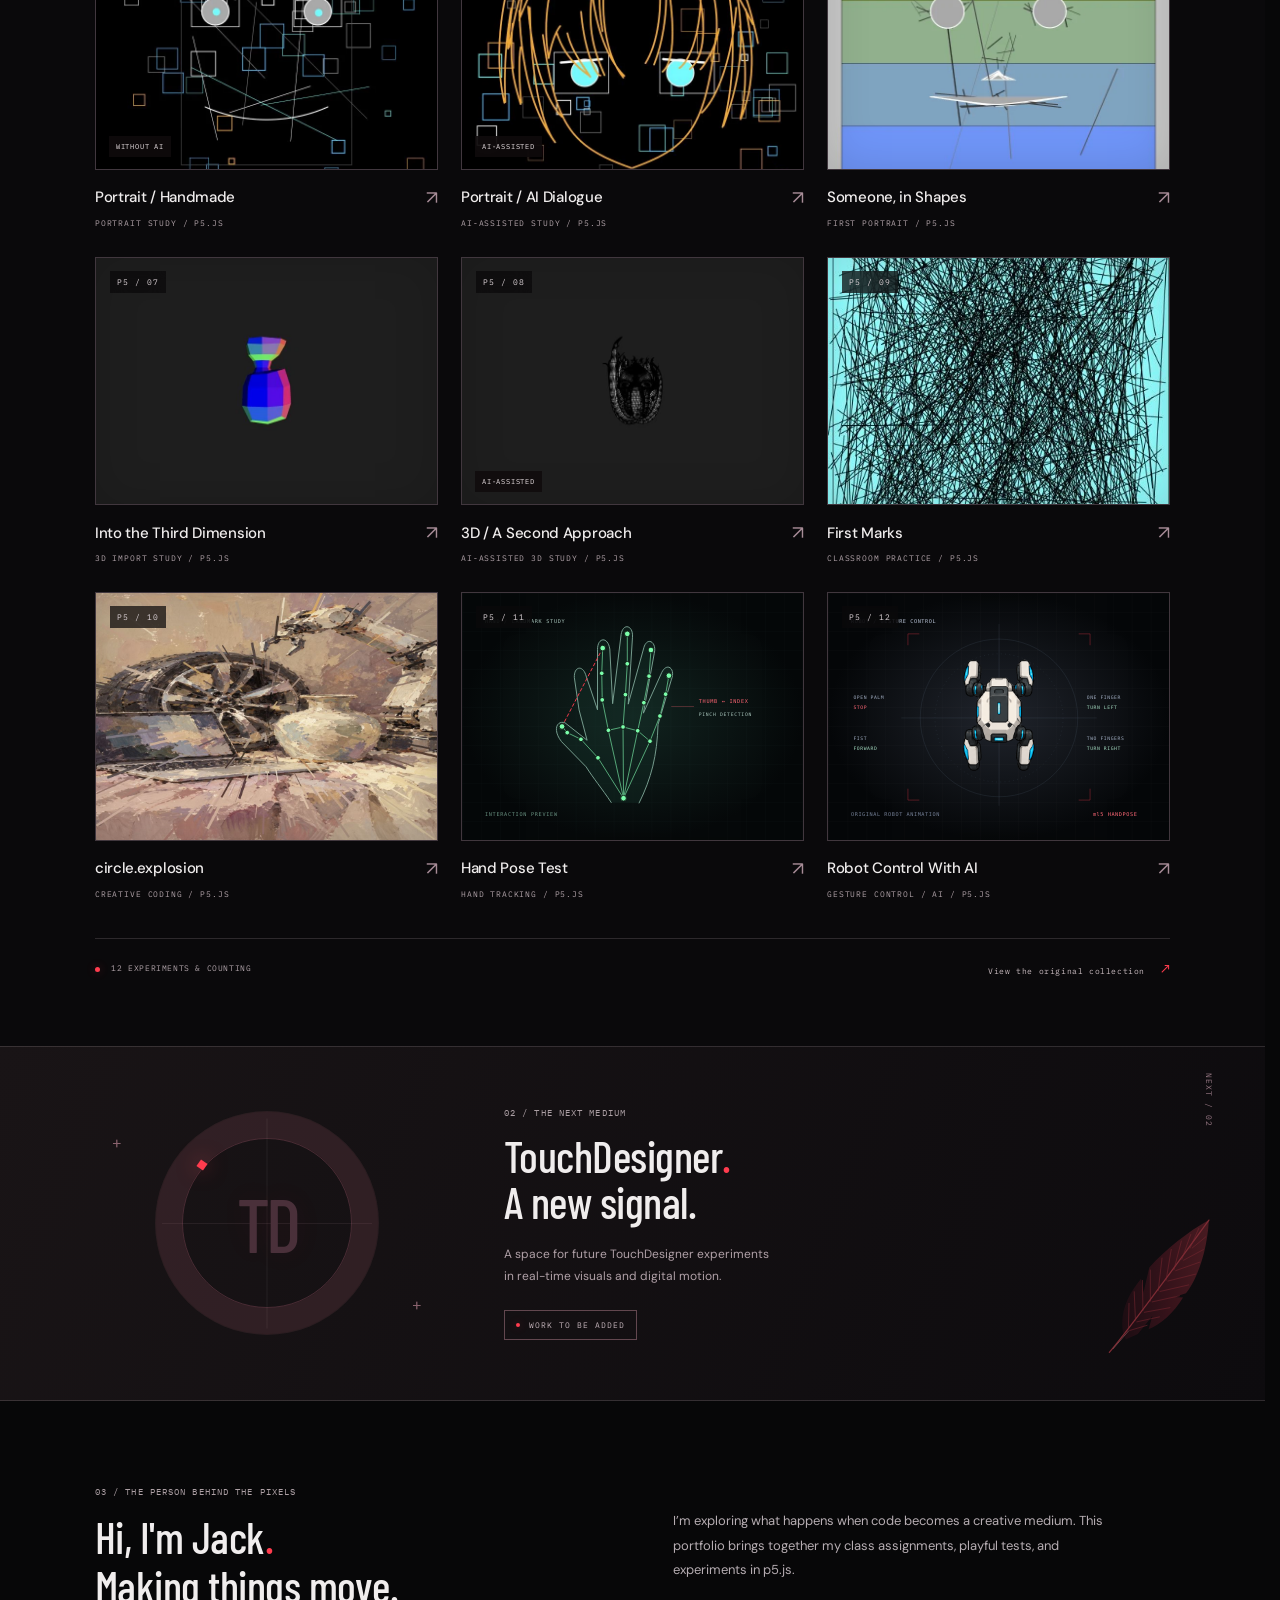
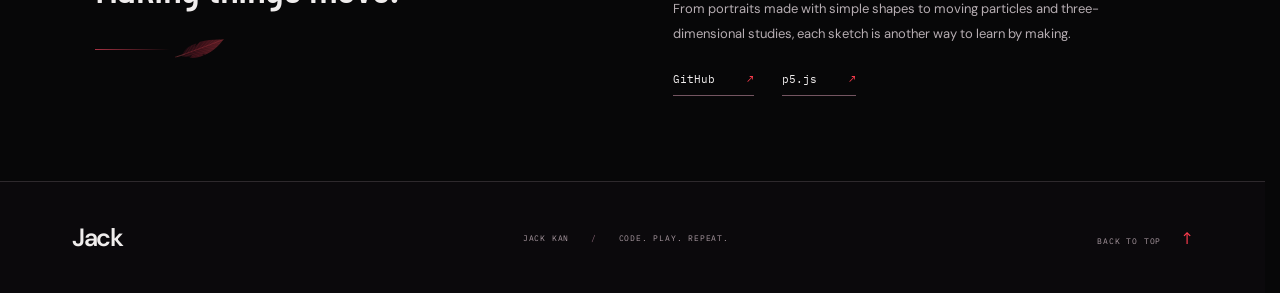
==== commit 9619f98e: "Publish interactive artwork cards and in-site camera sketches Add hover and touch previews with a si" ====
--- a/index.html
+++ b/index.html
@@ -8,9 +8,11 @@
   <title>Jack — Digital Portfolio</title>
   <link rel="icon" href="./favicon.svg?v=seamless-line-1" type="image/svg+xml">
   <link rel="stylesheet" href="./styles.css?v=responsive-12">
+  <link rel="stylesheet" href="./card-previews.css?v=interactive-14-1">
   <script src="./projects.js?v=seamless-line-1" defer></script>
   <script src="./project-links.js?v=camera-works-13" defer></script>
-  <script src="./app.js?v=camera-works-13" defer></script>
+  <script src="./card-previews.js?v=interactive-14-1" defer></script>
+  <script src="./app.js?v=interactive-14-1" defer></script>
   <script src="./portfolio-media.js?v=codeflow-red-9" defer></script>
   <script src="./motion.js?v=responsive-12" defer></script>
   <script src="./codeflow-reveal.js?v=codeflow-9" defer></script>
--- a/card-previews.css
+++ b/card-previews.css
@@ -0,0 +1,17 @@
+/* The cover is its own interactive region; the title below opens project details. */
+.project-card>.project-cover{width:100%}
+.project-card>.project-button{margin:0}
+.project-card:hover>.project-cover,.project-card:focus-within>.project-cover{border-color:var(--accent)}
+.project-cover>.card-preview-frame{position:absolute;inset:0;display:block;width:100%;height:100%;border:0;background:#000;z-index:3}
+.project-cover.is-previewing>img,.project-cover.is-previewing>canvas{visibility:hidden}
+.card-preview-play{position:absolute;inset:0;z-index:2;display:flex;align-items:flex-end;justify-content:flex-end;width:100%;padding:14px;background:linear-gradient(0deg,#08080b9c,transparent 40%);color:#f4e7ea;font:9px var(--mono);letter-spacing:.035em;text-align:right;cursor:pointer}
+.card-preview-play:hover{color:#ff9ca7}
+.card-preview-play:focus-visible,.card-preview-stop:focus-visible{outline:2px solid var(--accent);outline-offset:-4px}
+.card-preview-stop{position:absolute;top:8px;right:8px;z-index:5;min-height:34px;padding:7px 10px;border:1px solid #c35b6e70;background:#100b10ed;color:#ffd8df;font:9px var(--mono);cursor:pointer;backdrop-filter:blur(8px)}
+.card-preview-status{position:absolute;left:0;right:0;bottom:0;z-index:4;pointer-events:none;padding:7px 10px;background:#08090cde;color:#c8b7bd;font:7px/1.5 var(--mono);letter-spacing:.025em}
+.card-preview-frame~.cover-id{pointer-events:none}
+.project-cover.is-previewing>.cover-id,.project-cover.is-previewing>.cover-note{visibility:hidden}
+.card-preview-play[hidden],.card-preview-stop[hidden],.card-preview-status[hidden]{display:none!important}
+@media(hover:hover) and (pointer:fine){.card-preview-play{opacity:0;transition:opacity .15s}.project-cover:hover>.card-preview-play,.card-preview-play:focus-visible{opacity:1}}
+@media(max-width:700px){.card-preview-play{font-size:8px;padding:10px}.card-preview-stop{top:5px;right:5px;padding:7px 8px;font-size:8px}.card-preview-status{font-size:6px;padding:6px 8px}}
+@media(prefers-reduced-motion:reduce){.card-preview-play{transition:none;opacity:1}}
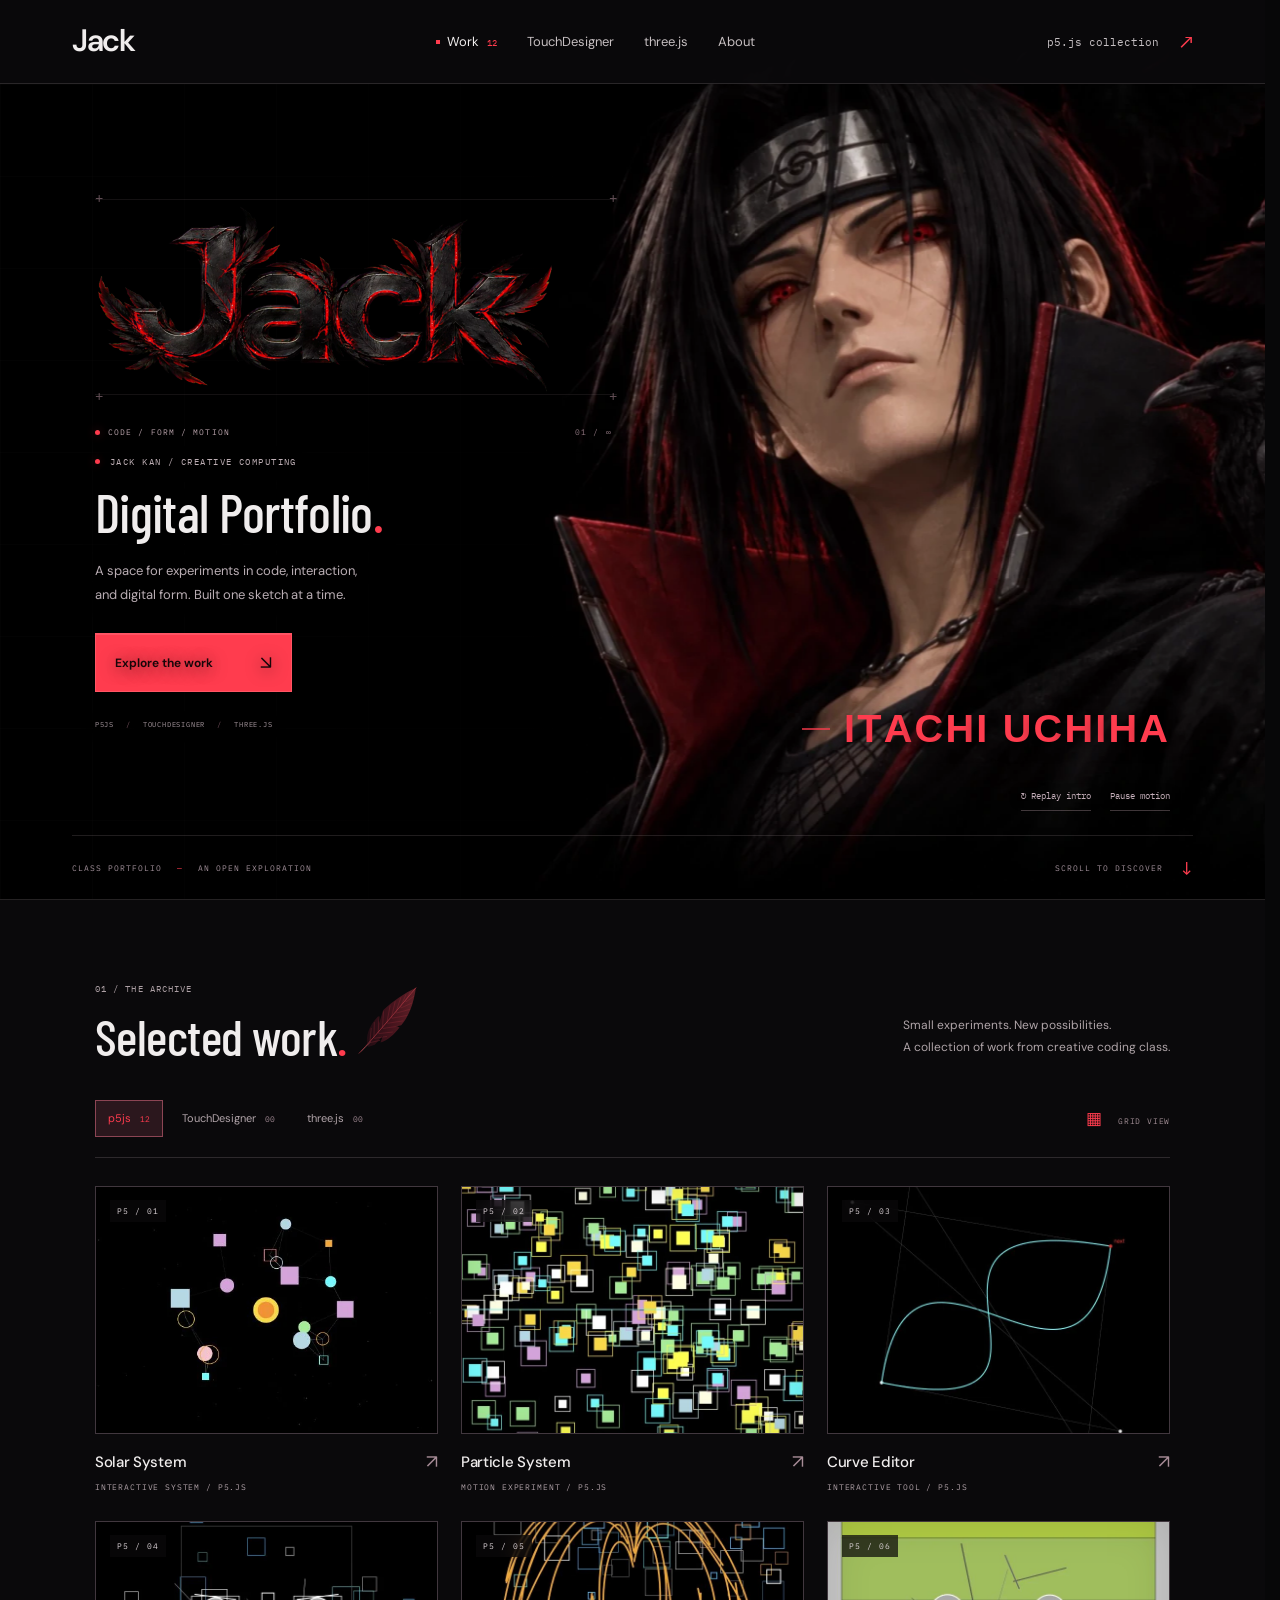
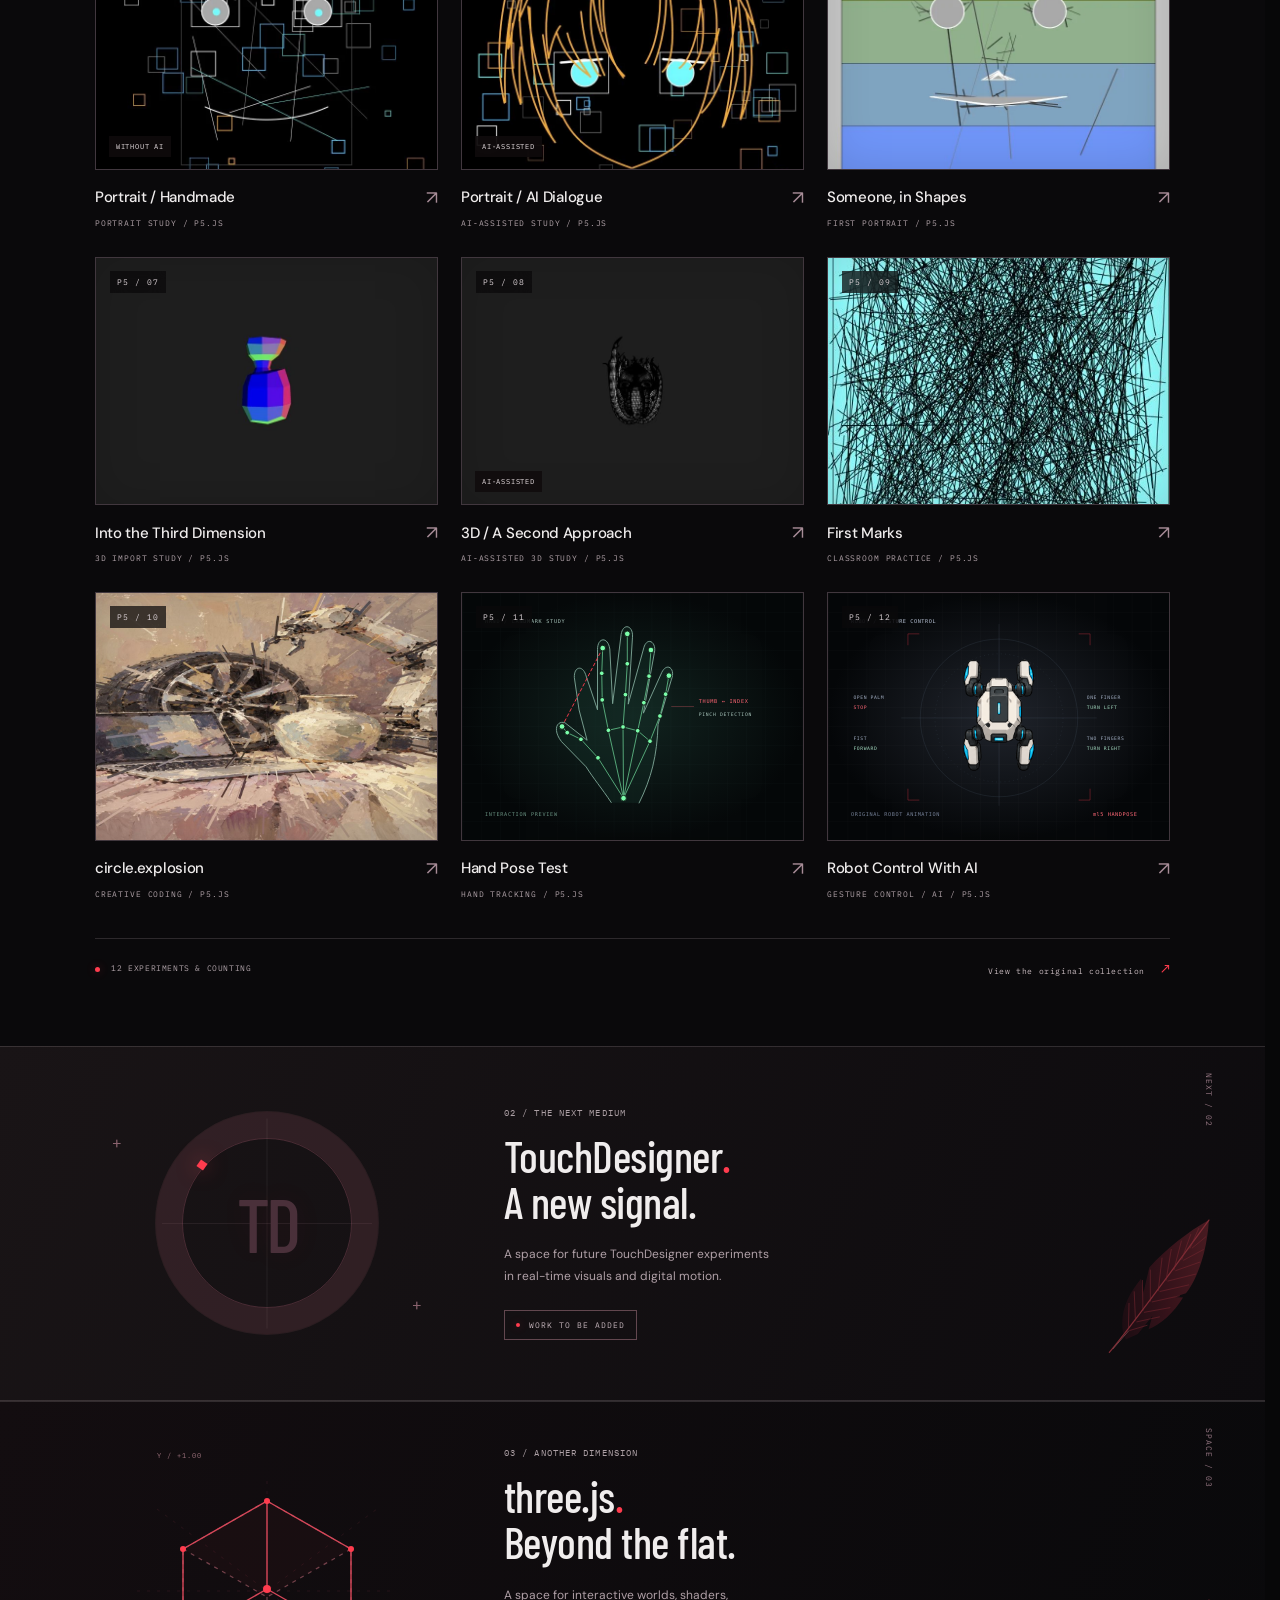
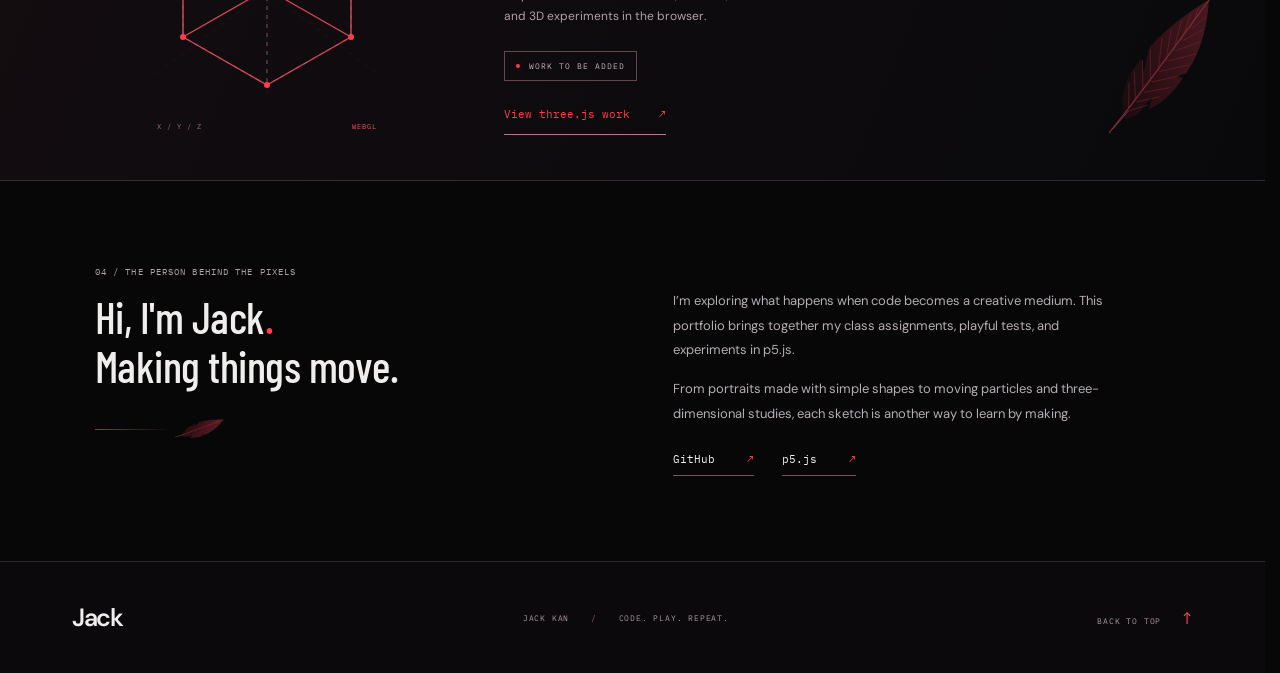
==== commit e28d9c24: "Add three.js navigation, category and showcase area" ====
--- a/index.html
+++ b/index.html
@@ -4,15 +4,15 @@
   <meta charset="utf-8">
   <meta name="viewport" content="width=device-width, initial-scale=1">
   <meta name="theme-color" content="#070708">
-  <meta name="description" content="Jack — a digital portfolio of p5.js experiments, TouchDesigner studies and creative computing.">
+  <meta name="description" content="Jack — a digital portfolio of p5.js experiments, TouchDesigner studies, three.js and creative computing.">
   <title>Jack — Digital Portfolio</title>
   <link rel="icon" href="./favicon.svg?v=seamless-line-1" type="image/svg+xml">
-  <link rel="stylesheet" href="./styles.css?v=responsive-12">
+  <link rel="stylesheet" href="./styles.css?v=threejs-15">
   <link rel="stylesheet" href="./card-previews.css?v=interactive-14-1">
   <script src="./projects.js?v=seamless-line-1" defer></script>
   <script src="./project-links.js?v=camera-works-13" defer></script>
   <script src="./card-previews.js?v=interactive-14-1" defer></script>
-  <script src="./app.js?v=interactive-14-1" defer></script>
+  <script src="./app.js?v=threejs-15" defer></script>
   <script src="./portfolio-media.js?v=codeflow-red-9" defer></script>
   <script src="./motion.js?v=responsive-12" defer></script>
   <script src="./codeflow-reveal.js?v=codeflow-9" defer></script>
@@ -38,7 +38,7 @@
   </div>
   <header class="site-header">
     <a class="brand name-brand" href="#top" aria-label="Jack home"><span>Jack</span></a>
-    <nav aria-label="Main navigation"><a href="#work" class="nav-work">Work <span>09</span></a><a href="#digital">TouchDesigner</a><a href="#about">About</a></nav>
+    <nav aria-label="Main navigation"><a href="#work" class="nav-work">Work <span>09</span></a><a href="#digital">TouchDesigner</a><a href="#threejs">three.js</a><a href="#about">About</a></nav>
     <a class="header-link" href="https://editor.p5js.org/jkan349/collections/qvees2nPr" target="_blank" rel="noopener noreferrer">p5.js collection <span aria-hidden="true">↗</span></a>
   </header>
 
@@ -57,7 +57,7 @@
         <h1 id="hero-title">Digital <em>Portfolio</em><span class="title-point">.</span></h1>
         <p>A space for experiments in code, interaction,<br class="desktop-break"> and digital form. Built one sketch at a time.</p>
         <a class="primary-button" href="#work">Explore the work <span aria-hidden="true">↘</span></a>
-        <div class="hero-tags"><span>P5JS</span><i>/</i><span>TOUCHDESIGNER</span><i>/</i><span>MORE TO EXPLORE</span></div>
+        <div class="hero-tags"><span>P5JS</span><i>/</i><span>TOUCHDESIGNER</span><i>/</i><span>THREE.JS</span></div>
       </div>
       <p class="hero-character-title"><strong><span class="sr-only">ITACHI UCHIHA</span><span class="hero-character-typed" aria-hidden="true"><span style="--i:0">I</span><span style="--i:1">T</span><span style="--i:2">A</span><span style="--i:3">C</span><span style="--i:4">H</span><span style="--i:5">I</span><span style="--i:6"> </span><span style="--i:7">U</span><span style="--i:8">C</span><span style="--i:9">H</span><span style="--i:10">I</span><span style="--i:11">H</span><span style="--i:12">A</span></span></strong></p>
       <div class="motion-controls"><button id="replay-intro" type="button" aria-label="Replay intro">↻ Replay intro</button><button id="toggle-motion" type="button" aria-pressed="false">Pause motion</button></div>
@@ -67,17 +67,33 @@
     <section class="work section-shell" id="work" aria-labelledby="work-title">
       <svg class="feather-defs" width="0" height="0" aria-hidden="true" focusable="false"><defs><linearGradient id="feather-red" x1=".1" y1="1" x2=".85" y2="0"><stop stop-color="#39101c"/><stop offset=".52" stop-color="#9e2538"/><stop offset="1" stop-color="#e64654"/></linearGradient><symbol id="raven-feather" viewBox="0 0 80 180"><path d="M22 148C10 129 12 109 17 91L25 103 20 77C28 53 41 28 56 8C67 37 70 66 65 86L56 94 64 91C62 109 54 126 45 135L43 121 37 144 28 154Z" fill="url(#feather-red)" fill-opacity=".55"/><g fill="none" stroke-linecap="round"><path d="M18 173C26 146 38 92 56 8" stroke="#ed4b59" stroke-width="1.25"/><path d="M26 143 16 119M29 132 16 106M32 120 19 92M35 108 22 79M38 95 28 63M41 82 33 51M44 69 39 39M47 56 45 29M50 42 50 20M28 144 42 132M31 133 50 119M34 121 56 106M37 108 60 91M40 95 64 77M43 82 66 64M46 69 65 51M49 56 63 38M52 41 60 25" stroke="#e34153" stroke-width=".65" opacity=".76"/><path d="M20 168 27 145" stroke="#ff8c93" stroke-width=".65"/></g></symbol></defs></svg>
       <div class="section-heading"><div class="archive-title"><p class="section-kicker">01 / THE ARCHIVE</p><h2 id="work-title">Selected work<span class="accent">.</span></h2><svg class="section-feather feather--archive" aria-hidden="true" focusable="false"><use href="#raven-feather"/></svg></div><p class="section-description">Small experiments. New possibilities.<br>A collection of work from creative coding class.</p></div>
-      <div class="archive-toolbar"><div class="filters" role="group" aria-label="Filter projects by medium"><button class="filter active" data-filter="p5js" aria-pressed="true">p5js <span>09</span></button><button class="filter" data-filter="touchdesigner" aria-pressed="false">TouchDesigner <span>00</span></button></div><span class="view-label" aria-hidden="true"><span>▦</span> GRID VIEW</span></div>
+      <div class="archive-toolbar"><div class="filters" role="group" aria-label="Filter projects by medium"><button class="filter active" data-filter="p5js" aria-pressed="true">p5js <span>09</span></button><button class="filter" data-filter="touchdesigner" aria-pressed="false">TouchDesigner <span>00</span></button><button class="filter" data-filter="threejs" aria-pressed="false">three.js <span>00</span></button></div><span class="view-label" aria-hidden="true"><span>▦</span> GRID VIEW</span></div>
       <p class="sr-only" id="filter-status" role="status" aria-live="polite"></p>
       <div class="project-grid" id="project-grid"></div>
-      <div class="empty-medium" id="empty-medium" hidden><div class="empty-symbol" aria-hidden="true">TD<span>+</span></div><div><p class="section-kicker">TOUCHDESIGNER / COMING SOON</p><h3>A new signal is on its way.</h3><p>Future TouchDesigner work will appear here.<br>For now, explore the p5js collection.</p><button class="text-button" id="show-p5js" type="button">Explore p5js <span aria-hidden="true">↗</span></button></div></div>
+      <div class="empty-medium" id="empty-medium" hidden><div class="empty-symbol" aria-hidden="true"><b id="empty-symbol-label">TD</b><span>+</span></div><div><p class="section-kicker" id="empty-kicker">TOUCHDESIGNER / COMING SOON</p><h3 id="empty-title">A new signal is on its way.</h3><p id="empty-description">Future TouchDesigner work will appear here. For now, explore the p5js collection.</p><button class="text-button" id="show-p5js" type="button">Explore p5js <span aria-hidden="true">↗</span></button></div></div>
       <noscript><p class="noscript">Enable JavaScript for the interactive archive, or <a href="https://editor.p5js.org/jkan349/collections/qvees2nPr">view all nine works on p5.js ↗</a>.</p></noscript>
       <div class="archive-end"><span><span class="status-dot"></span> <span id="archive-count">09</span> EXPERIMENTS & COUNTING</span><a href="https://editor.p5js.org/jkan349/collections/qvees2nPr" target="_blank" rel="noopener noreferrer">View the original collection <span aria-hidden="true">↗</span></a></div>
     </section>
 
     <section class="digital section-shell" id="digital" aria-labelledby="digital-title"><div class="digital-signal" aria-hidden="true"><span>+</span><div class="signal-orbit"></div><b>TD</b><span>+</span></div><div class="digital-copy"><p class="section-kicker">02 / THE NEXT MEDIUM</p><h2 id="digital-title">TouchDesigner<span class="accent">.</span><br>A new signal.</h2><p>A space for future TouchDesigner experiments<br class="desktop-break"> in real-time visuals and digital motion.</p><span class="outlined-label"><span class="status-dot"></span> WORK TO BE ADDED</span></div><svg class="section-feather feather--digital" aria-hidden="true" focusable="false"><use href="#raven-feather"/></svg><span class="digital-index" aria-hidden="true">NEXT / 02</span></section>
 
-    <section class="about section-shell" id="about" aria-labelledby="about-title"><div><p class="section-kicker">03 / THE PERSON BEHIND THE PIXELS</p><h2 id="about-title">Hi, I'm Jack<span class="accent">.</span><br>Making things move.</h2><div class="about-feather-detail" aria-hidden="true"><span></span><svg class="section-feather feather--about" focusable="false"><use href="#raven-feather"/></svg></div></div><div class="about-copy"><p>I’m exploring what happens when code becomes a creative medium. This portfolio brings together my class assignments, playful tests, and experiments in p5.js.</p><p>From portraits made with simple shapes to moving particles and three-dimensional studies, each sketch is another way to learn by making.</p><div class="about-links"><a href="https://github.com/CyberJJack" target="_blank" rel="noopener noreferrer">GitHub <span aria-hidden="true">↗</span></a><a href="https://editor.p5js.org/jkan349" target="_blank" rel="noopener noreferrer">p5.js <span aria-hidden="true">↗</span></a></div></div></section>
+    <section class="digital threejs section-shell" id="threejs" aria-labelledby="threejs-title">
+      <div class="threejs-visual" aria-hidden="true">
+        <span class="threejs-axis threejs-axis--top">Y / +1.00</span>
+        <svg viewBox="0 0 320 260" fill="none" focusable="false">
+          <path class="threejs-guide" d="M30 130H290M160 20V240M50 212 270 48M50 48 270 212"/>
+          <path class="threejs-back" d="m160 40-84 48v88l84 48 84-48V88Z M76 88l84 48 84-48M160 136v88"/>
+          <path class="threejs-face" d="m160 40 84 48-84 48-84-48Z"/>
+          <path class="threejs-edge" d="m160 40-84 48v88l84 48 84-48V88Z M76 176l84-48 84 48M160 40v88"/>
+          <g class="threejs-vertices"><circle cx="160" cy="40" r="3"/><circle cx="76" cy="88" r="3"/><circle cx="244" cy="88" r="3"/><circle cx="160" cy="128" r="4"/><circle cx="76" cy="176" r="3"/><circle cx="244" cy="176" r="3"/><circle cx="160" cy="224" r="3"/></g>
+        </svg>
+        <span class="threejs-axis threejs-axis--bottom">X / Y / Z <i>WEBGL</i></span>
+      </div>
+      <div class="digital-copy"><p class="section-kicker">03 / ANOTHER DIMENSION</p><h2 id="threejs-title">three.js<span class="accent">.</span><br>Beyond the flat.</h2><p>A space for interactive worlds, shaders,<br class="desktop-break"> and 3D experiments in the browser.</p><span class="outlined-label"><span class="status-dot"></span> WORK TO BE ADDED</span><a class="text-button threejs-link" href="#work" data-medium-target="threejs">View three.js work <span aria-hidden="true">↗</span></a></div>
+      <svg class="section-feather feather--digital" aria-hidden="true" focusable="false"><use href="#raven-feather"/></svg><span class="digital-index" aria-hidden="true">SPACE / 03</span>
+    </section>
+
+    <section class="about section-shell" id="about" aria-labelledby="about-title"><div><p class="section-kicker">04 / THE PERSON BEHIND THE PIXELS</p><h2 id="about-title">Hi, I'm Jack<span class="accent">.</span><br>Making things move.</h2><div class="about-feather-detail" aria-hidden="true"><span></span><svg class="section-feather feather--about" focusable="false"><use href="#raven-feather"/></svg></div></div><div class="about-copy"><p>I’m exploring what happens when code becomes a creative medium. This portfolio brings together my class assignments, playful tests, and experiments in p5.js.</p><p>From portraits made with simple shapes to moving particles and three-dimensional studies, each sketch is another way to learn by making.</p><div class="about-links"><a href="https://github.com/CyberJJack" target="_blank" rel="noopener noreferrer">GitHub <span aria-hidden="true">↗</span></a><a href="https://editor.p5js.org/jkan349" target="_blank" rel="noopener noreferrer">p5.js <span aria-hidden="true">↗</span></a></div></div></section>
   </main>
 
   <footer class="site-footer"><a class="brand name-brand" href="#top" aria-label="Jack home"><span>Jack</span></a><p>JACK KAN <span>/</span> CODE. PLAY. REPEAT.</p><a href="#top">BACK TO TOP <span aria-hidden="true">↑</span></a></footer>
--- a/styles.css
+++ b/styles.css
@@ -269,3 +269,30 @@
   .alpha-name-ready #hero-wordmark-image{visibility:visible}
 }
 @media(max-width:380px){:root{--hero-content-min:810px;--hero-copy-top:254px}}
+
+/* A reserved space for the next medium, in the same archive language. */
+.empty-symbol>b{font:inherit}
+.empty-medium #empty-description{max-width:390px}
+.threejs{background:linear-gradient(112deg,#130d10,#09090b);min-height:380px}
+.threejs-visual{position:relative;flex:0 0 32%;height:280px;display:grid;place-items:center}
+.threejs-visual svg{width:100%;max-width:320px;height:260px;overflow:visible}
+.threejs-guide{stroke:#b74a5d;stroke-opacity:.13;stroke-width:1;stroke-dasharray:3 7}
+.threejs-back{stroke:#71414a;stroke-width:1.2;stroke-dasharray:4 5}
+.threejs-face{fill:#ff3c4e;fill-opacity:.035}
+.threejs-edge{stroke:#d74759;stroke-width:1.4;stroke-linejoin:round}
+.threejs-vertices{fill:#ff3c4e}
+.threejs-axis{position:absolute;left:18%;font:7px var(--mono);letter-spacing:1px;color:#9a707a}
+.threejs-axis--top{top:0}
+.threejs-axis--bottom{bottom:0;right:18%;display:flex;justify-content:space-between}
+.threejs-axis i{font-style:normal;color:#e15a69}
+.threejs-link{display:table;margin-top:17px}
+@media(max-width:1050px) and (min-width:701px){.site-header nav{gap:20px}.header-link{gap:10px}}
+@media(max-width:700px){
+  .site-header{gap:12px}
+  .site-header nav{gap:14px;font-size:10px}
+  .threejs{min-height:350px;padding-top:40px;padding-bottom:40px}
+  .threejs-visual{position:absolute;right:-62px;top:35px;width:250px;height:260px;opacity:.25}
+  .threejs .digital-copy{max-width:84%}
+  .threejs-axis{display:none}
+}
+@media(max-width:380px){.site-header nav{gap:10px;font-size:9px}.filters{gap:3px}.filter{padding:10px 11px}}
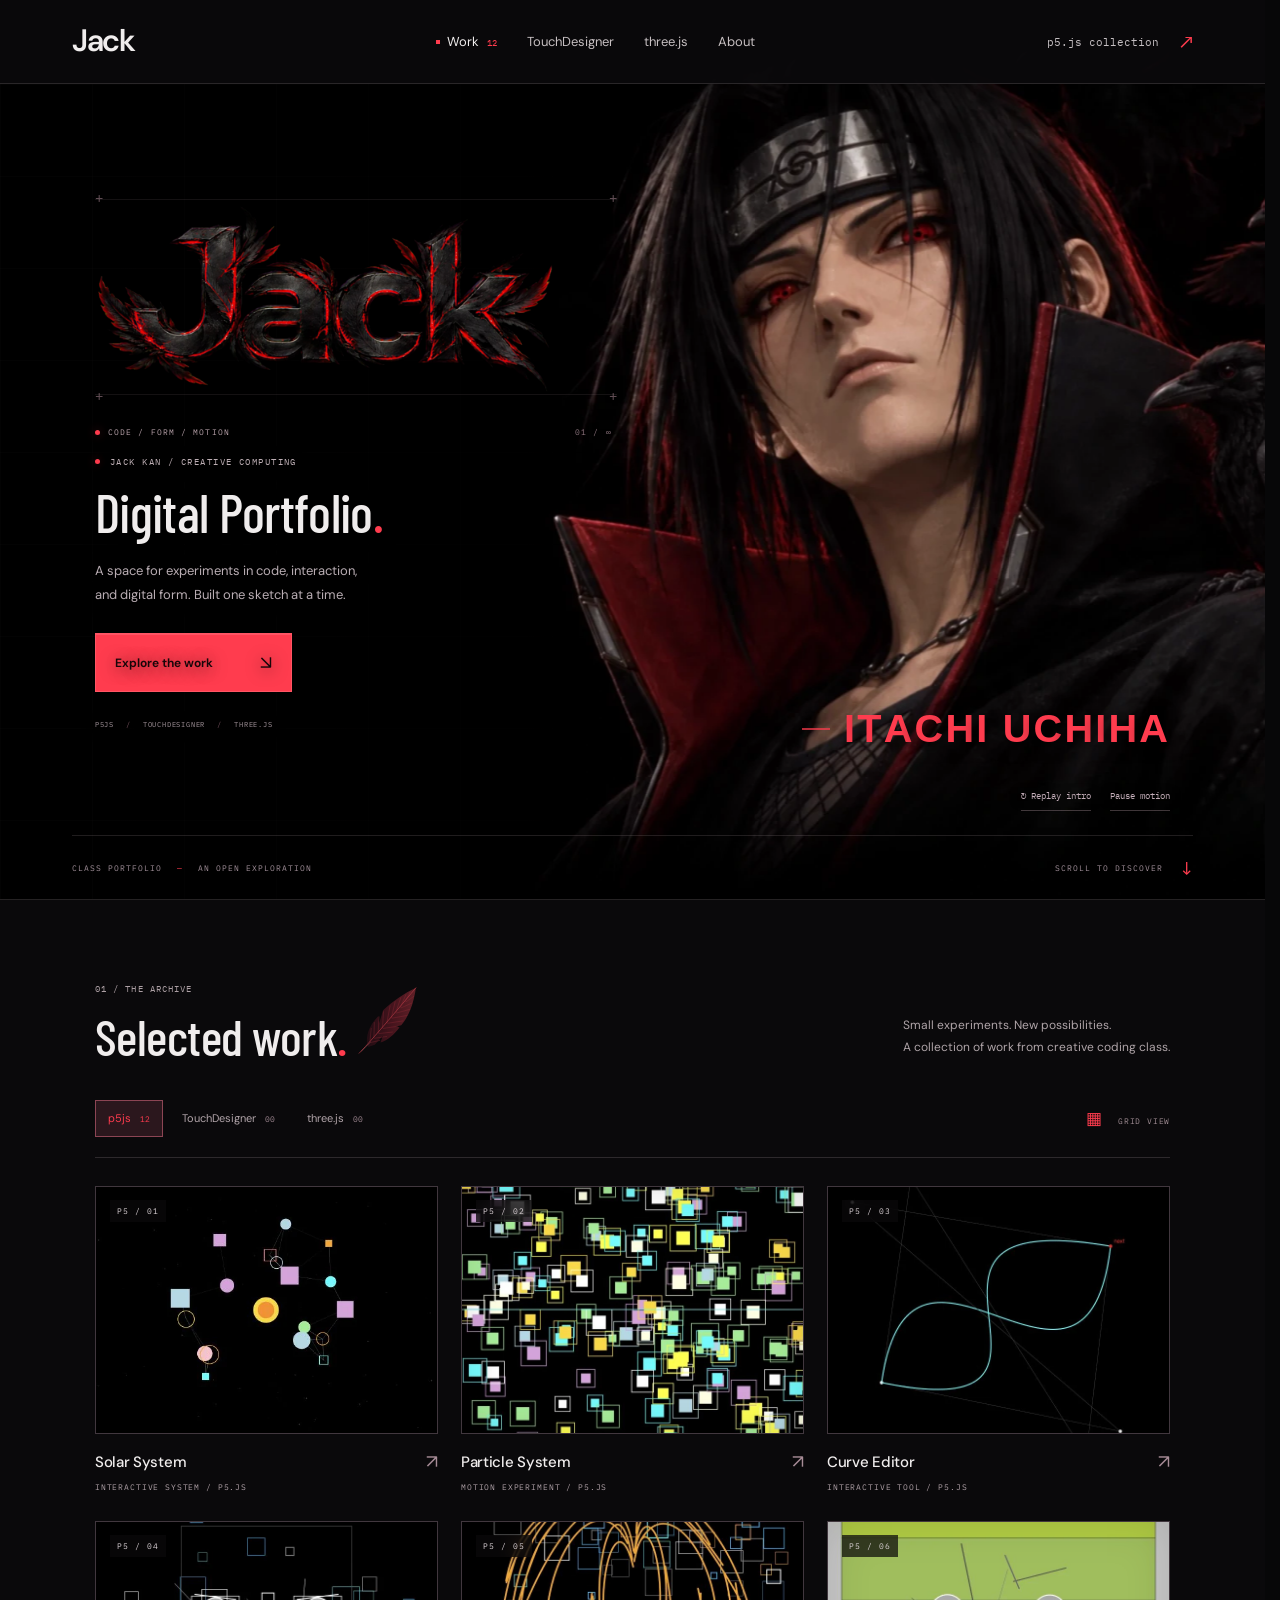
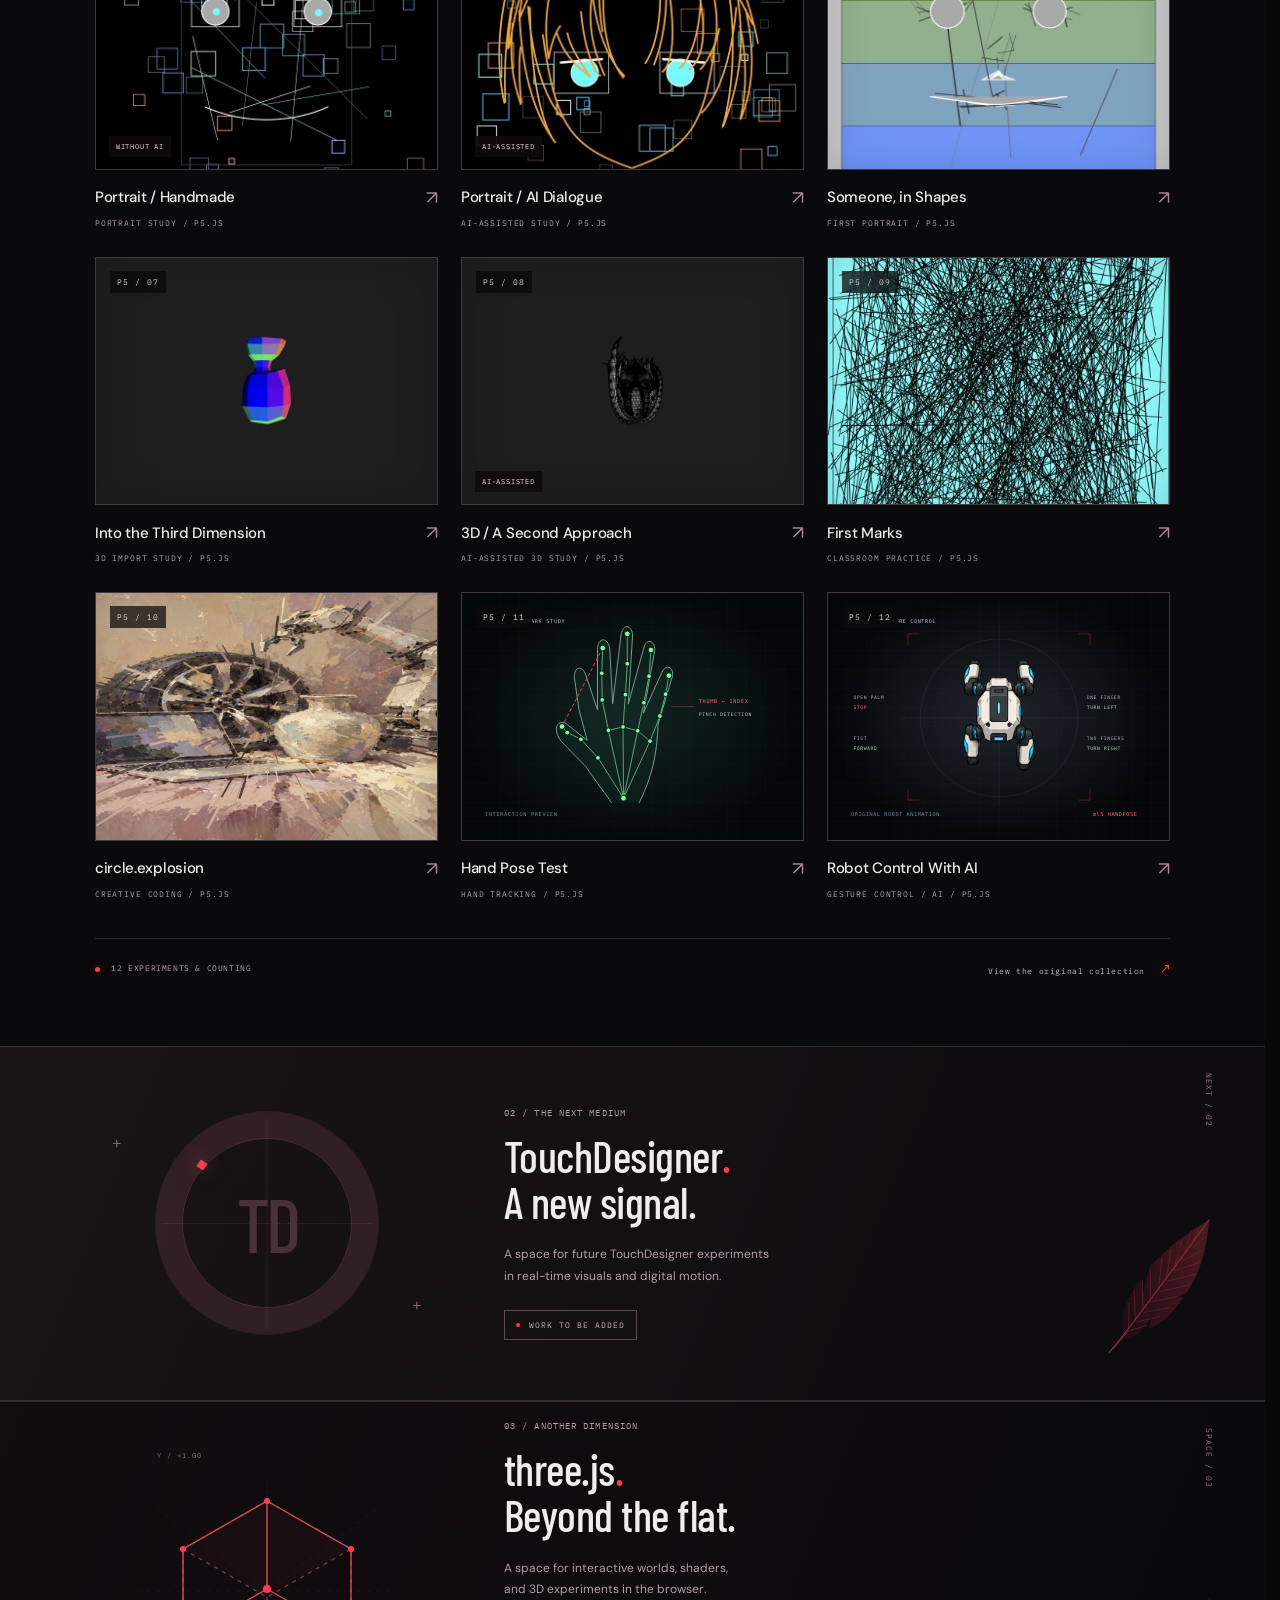
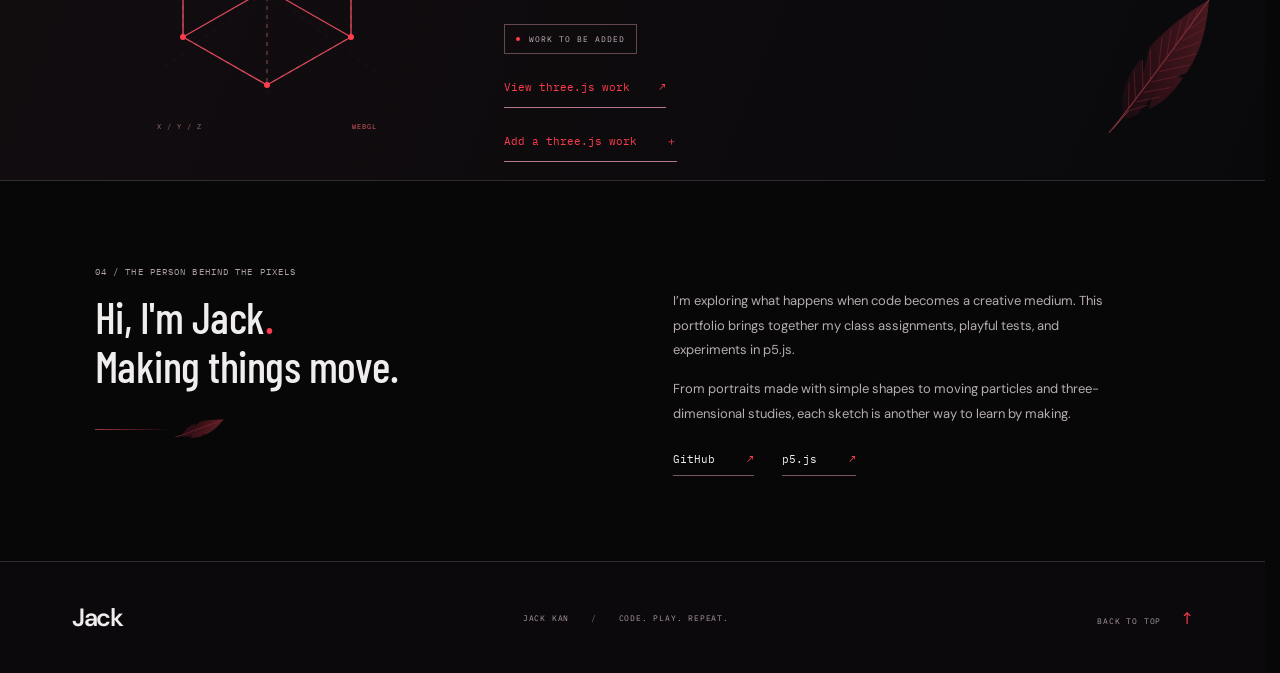
==== commit daa4e7c1: "Add direct three.js work entry and medium-specific detail labels" ====
--- a/index.html
+++ b/index.html
@@ -10,9 +10,9 @@
   <link rel="stylesheet" href="./styles.css?v=threejs-15">
   <link rel="stylesheet" href="./card-previews.css?v=interactive-14-1">
   <script src="./projects.js?v=seamless-line-1" defer></script>
-  <script src="./project-links.js?v=camera-works-13" defer></script>
+  <script src="./project-links.js?v=threejs-entry-16" defer></script>
   <script src="./card-previews.js?v=interactive-14-1" defer></script>
-  <script src="./app.js?v=threejs-15" defer></script>
+  <script src="./app.js?v=threejs-entry-16" defer></script>
   <script src="./portfolio-media.js?v=codeflow-red-9" defer></script>
   <script src="./motion.js?v=responsive-12" defer></script>
   <script src="./codeflow-reveal.js?v=codeflow-9" defer></script>
@@ -70,7 +70,7 @@
       <div class="archive-toolbar"><div class="filters" role="group" aria-label="Filter projects by medium"><button class="filter active" data-filter="p5js" aria-pressed="true">p5js <span>09</span></button><button class="filter" data-filter="touchdesigner" aria-pressed="false">TouchDesigner <span>00</span></button><button class="filter" data-filter="threejs" aria-pressed="false">three.js <span>00</span></button></div><span class="view-label" aria-hidden="true"><span>▦</span> GRID VIEW</span></div>
       <p class="sr-only" id="filter-status" role="status" aria-live="polite"></p>
       <div class="project-grid" id="project-grid"></div>
-      <div class="empty-medium" id="empty-medium" hidden><div class="empty-symbol" aria-hidden="true"><b id="empty-symbol-label">TD</b><span>+</span></div><div><p class="section-kicker" id="empty-kicker">TOUCHDESIGNER / COMING SOON</p><h3 id="empty-title">A new signal is on its way.</h3><p id="empty-description">Future TouchDesigner work will appear here. For now, explore the p5js collection.</p><button class="text-button" id="show-p5js" type="button">Explore p5js <span aria-hidden="true">↗</span></button></div></div>
+      <div class="empty-medium" id="empty-medium" hidden><div class="empty-symbol" aria-hidden="true"><b id="empty-symbol-label">TD</b><span>+</span></div><div><p class="section-kicker" id="empty-kicker">TOUCHDESIGNER / COMING SOON</p><h3 id="empty-title">A new signal is on its way.</h3><p id="empty-description">Future TouchDesigner work will appear here. For now, explore the p5js collection.</p><button class="text-button" id="show-p5js" type="button">Explore p5js <span aria-hidden="true">↗</span></button><a class="text-button threejs-link" id="empty-add-work" href="./manage.html?medium=threejs" hidden>Add a three.js work <span aria-hidden="true">↗</span></a></div></div>
       <noscript><p class="noscript">Enable JavaScript for the interactive archive, or <a href="https://editor.p5js.org/jkan349/collections/qvees2nPr">view all nine works on p5.js ↗</a>.</p></noscript>
       <div class="archive-end"><span><span class="status-dot"></span> <span id="archive-count">09</span> EXPERIMENTS & COUNTING</span><a href="https://editor.p5js.org/jkan349/collections/qvees2nPr" target="_blank" rel="noopener noreferrer">View the original collection <span aria-hidden="true">↗</span></a></div>
     </section>
@@ -89,7 +89,7 @@
         </svg>
         <span class="threejs-axis threejs-axis--bottom">X / Y / Z <i>WEBGL</i></span>
       </div>
-      <div class="digital-copy"><p class="section-kicker">03 / ANOTHER DIMENSION</p><h2 id="threejs-title">three.js<span class="accent">.</span><br>Beyond the flat.</h2><p>A space for interactive worlds, shaders,<br class="desktop-break"> and 3D experiments in the browser.</p><span class="outlined-label"><span class="status-dot"></span> WORK TO BE ADDED</span><a class="text-button threejs-link" href="#work" data-medium-target="threejs">View three.js work <span aria-hidden="true">↗</span></a></div>
+      <div class="digital-copy"><p class="section-kicker">03 / ANOTHER DIMENSION</p><h2 id="threejs-title">three.js<span class="accent">.</span><br>Beyond the flat.</h2><p>A space for interactive worlds, shaders,<br class="desktop-break"> and 3D experiments in the browser.</p><span class="outlined-label"><span class="status-dot"></span> <span id="threejs-work-state">WORK TO BE ADDED</span></span><a class="text-button threejs-link" href="#work" data-medium-target="threejs">View three.js work <span aria-hidden="true">↗</span></a><a class="text-button threejs-link" href="./manage.html?medium=threejs">Add a three.js work <span aria-hidden="true">＋</span></a></div>
       <svg class="section-feather feather--digital" aria-hidden="true" focusable="false"><use href="#raven-feather"/></svg><span class="digital-index" aria-hidden="true">SPACE / 03</span>
     </section>
 
@@ -98,6 +98,6 @@
 
   <footer class="site-footer"><a class="brand name-brand" href="#top" aria-label="Jack home"><span>Jack</span></a><p>JACK KAN <span>/</span> CODE. PLAY. REPEAT.</p><a href="#top">BACK TO TOP <span aria-hidden="true">↑</span></a></footer>
 
-  <dialog id="project-dialog" aria-labelledby="detail-title"><div class="dialog-top"><span id="detail-index" class="section-kicker"></span><button id="close-dialog" class="icon-button" aria-label="Close project">✕</button></div><div class="detail-layout"><div class="detail-preview"><div id="preview-host"></div><div class="preview-bottom"><span><span class="status-dot"></span> LIVE P5.JS SKETCH</span><a id="detail-full" target="_blank" rel="noopener noreferrer">Open full size ↗</a></div></div><div class="detail-copy"><p class="section-kicker" id="detail-category"></p><h2 id="detail-title"></h2><p id="detail-description"></p><div class="instruction-box"><span>TRY IT</span><p id="detail-instructions"></p></div><dl><div><dt>MEDIUM</dt><dd>p5.js / JavaScript</dd></div><div><dt>COLLECTION</dt><dd>Coding Class1</dd></div><div><dt>ORIGINAL TITLE</dt><dd id="detail-original"></dd></div></dl><a id="detail-source" class="primary-button" target="_blank" rel="noopener noreferrer">View source code <span aria-hidden="true">↗</span></a><p class="preview-note">Running the original sketch with p5.js. Use “Open full size” for more space, or view its original source in the editor.</p></div></div><div class="dialog-bottom"><button id="previous-project">← Previous</button><span id="detail-position"></span><button id="next-project">Next →</button></div></dialog>
+  <dialog id="project-dialog" aria-labelledby="detail-title"><div class="dialog-top"><span id="detail-index" class="section-kicker"></span><button id="close-dialog" class="icon-button" aria-label="Close project">✕</button></div><div class="detail-layout"><div class="detail-preview"><div id="preview-host"></div><div class="preview-bottom"><span><span class="status-dot"></span> <span id="detail-runtime-label">LIVE P5.JS SKETCH</span></span><a id="detail-full" target="_blank" rel="noopener noreferrer">Open full size ↗</a></div></div><div class="detail-copy"><p class="section-kicker" id="detail-category"></p><h2 id="detail-title"></h2><p id="detail-description"></p><div class="instruction-box"><span>TRY IT</span><p id="detail-instructions"></p></div><dl><div><dt>MEDIUM</dt><dd id="detail-medium">p5.js / JavaScript</dd></div><div><dt>COLLECTION</dt><dd>Coding Class1</dd></div><div><dt>ORIGINAL TITLE</dt><dd id="detail-original"></dd></div></dl><a id="detail-source" class="primary-button" target="_blank" rel="noopener noreferrer"><span id="detail-source-label" style="font:inherit">View source code</span> <span aria-hidden="true">↗</span></a><p class="preview-note">Running the original sketch with p5.js. Use “Open full size” for more space, or view its original source in the editor.</p></div></div><div class="dialog-bottom"><button id="previous-project">← Previous</button><span id="detail-position"></span><button id="next-project">Next →</button></div></dialog>
 </body>
 </html>
